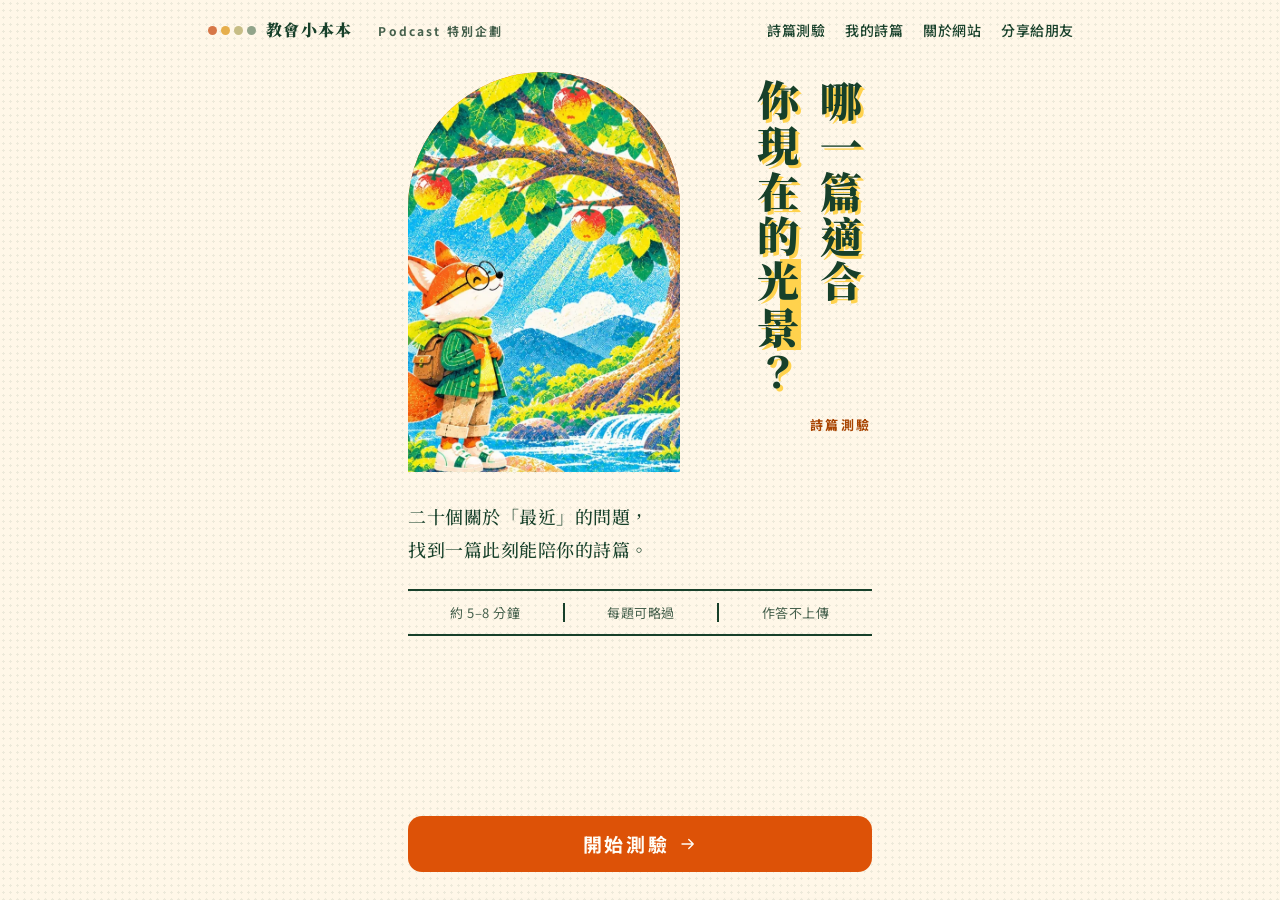
==== index.html @ e4482d36 "Add files via upload" ====
<!doctype html>
<html lang="zh-Hant-TW">
<head>
<meta charset="utf-8">
<meta name="viewport" content="width=device-width, initial-scale=1, viewport-fit=cover">
<title>你現在的光景，適合讀哪篇詩篇？｜教會小本本</title>
<meta name="description" content="回答心情小問題，探索你正在經歷的生命季節，找到適合現在的詩篇。">
<meta name="theme-color" content="#FFF7E8">
<!-- 網址列小圖示 -->
<link rel="icon" href="assets/favicon.svg" type="image/svg+xml">
<link rel="icon" href="assets/favicon-32.png" type="image/png" sizes="32x32">
<link rel="icon" href="favicon.ico" sizes="48x48">
<link rel="apple-touch-icon" href="assets/apple-touch-icon.png">
<!-- 社群分享預覽（LINE、Facebook、Threads、X）。網址要用完整網址，換網域時這裡要一起改 -->
<meta property="og:type" content="website">
<meta property="og:locale" content="zh_TW">
<meta property="og:site_name" content="教會小本本">
<meta property="og:url" content="https://gbookchurch.github.io/psalm-landscape/">
<meta property="og:title" content="哪一篇適合你現在的光景？｜教會小本本">
<meta property="og:description" content="回答心情小問題，探索你正在經歷的生命季節，找到適合現在的詩篇。">
<meta name="twitter:description" content="回答心情小問題，探索你正在經歷的生命季節，找到適合現在的詩篇。">
<meta property="og:image" content="https://gbookchurch.github.io/psalm-landscape/assets/og-image.jpg">
<meta property="og:image:width" content="1200">
<meta property="og:image:height" content="630">
<meta property="og:image:alt" content="教會小本本詩篇測驗：哪一篇適合你現在的光景？">
<meta name="twitter:card" content="summary_large_image">
<link rel="canonical" href="https://gbookchurch.github.io/psalm-landscape/">
<link rel="preconnect" href="https://fonts.googleapis.com">
<link rel="preconnect" href="https://fonts.gstatic.com" crossorigin>
<link href="https://fonts.googleapis.com/css2?family=Noto+Sans+TC:wght@400;500;700&family=Noto+Serif+TC:wght@500;700;900&display=swap" rel="stylesheet">
<!-- 每次更新網站時，把下面所有 ?v= 後面的版本號一起改掉（例如 0.18 改成 0.19），瀏覽器就會載入新版，不會用到快取的舊檔 -->
<link rel="stylesheet" href="css/style.css?v=0.44">
</head>
<body>
<a class="skip-link" href="#main">跳到主要內容</a>

<!-- 圖示 -->
<svg width="0" height="0" style="position:absolute" aria-hidden="true">
  <defs>
    <symbol id="i-check" viewBox="0 0 24 24"><path d="M5 12.5l4.2 4.2L19 7" fill="none" stroke="currentColor" stroke-width="2.4" stroke-linecap="round" stroke-linejoin="round"/></symbol>
    <symbol id="i-arrow-r" viewBox="0 0 24 24"><path d="M4 12h15M13 6l6 6-6 6" fill="none" stroke="currentColor" stroke-width="1.8" stroke-linecap="round" stroke-linejoin="round"/></symbol>
    <symbol id="i-chev-l" viewBox="0 0 24 24"><path d="M15 5l-7 7 7 7" fill="none" stroke="currentColor" stroke-width="1.8" stroke-linecap="round" stroke-linejoin="round"/></symbol>
    <symbol id="i-chev-d" viewBox="0 0 24 24"><path d="M6 9l6 6 6-6" fill="none" stroke="currentColor" stroke-width="1.8" stroke-linecap="round" stroke-linejoin="round"/></symbol>
    <symbol id="i-share" viewBox="0 0 24 24"><path d="M12 15V4M7.5 8.5L12 4l4.5 4.5M5 14v5h14v-5" fill="none" stroke="currentColor" stroke-width="1.8" stroke-linecap="round" stroke-linejoin="round"/></symbol>
    <symbol id="i-image" viewBox="0 0 24 24"><rect x="3.5" y="4.5" width="17" height="15" rx="2.5" fill="none" stroke="currentColor" stroke-width="1.8"/><circle cx="9" cy="10" r="1.8" fill="currentColor"/><path d="M4 17l5-4.5 3.5 3 3-2.5L20 17" fill="none" stroke="currentColor" stroke-width="1.8" stroke-linejoin="round"/></symbol>
    <symbol id="i-book" viewBox="0 0 24 24"><path d="M12 6.5C10 5 7 4.5 3.5 5v13c3.5-.5 6.5 0 8.5 1.5M12 6.5C14 5 17 4.5 20.5 5v13c-3.5-.5-6.5 0-8.5 1.5M12 6.5v13" fill="none" stroke="currentColor" stroke-width="1.8" stroke-linejoin="round"/></symbol>
    <symbol id="i-hand" viewBox="0 0 24 24"><path d="M9 11V5.5a1.5 1.5 0 013 0V11m0-1.5a1.5 1.5 0 013 0V12m0-1a1.5 1.5 0 013 0v4c0 3-2 5.5-5.5 5.5-2.2 0-3.6-.9-4.8-2.6L5 15.2a1.5 1.5 0 012.4-1.8L9 15" fill="none" stroke="currentColor" stroke-width="1.7" stroke-linecap="round" stroke-linejoin="round"/></symbol>
    <symbol id="i-bookmark" viewBox="0 0 24 24"><path d="M7 3.5h10a1 1 0 011 1v16l-6-4-6 4v-16a1 1 0 011-1z" fill="none" stroke="currentColor" stroke-width="1.8" stroke-linejoin="round"/></symbol>
    <symbol id="i-copy" viewBox="0 0 24 24"><rect x="8.5" y="8.5" width="11" height="12" rx="2" fill="none" stroke="currentColor" stroke-width="1.8"/><path d="M15.5 5.5v-1a1 1 0 00-1-1h-9a1 1 0 00-1 1v11a1 1 0 001 1h1" fill="none" stroke="currentColor" stroke-width="1.8" stroke-linecap="round"/></symbol>
    <symbol id="i-menu" viewBox="0 0 24 24"><path d="M4 8h16M4 16h16" fill="none" stroke="currentColor" stroke-width="1.8" stroke-linecap="round"/></symbol>
    <symbol id="i-close" viewBox="0 0 24 24"><path d="M6 6l12 12M18 6L6 18" fill="none" stroke="currentColor" stroke-width="1.8" stroke-linecap="round"/></symbol>
  </defs>
</svg>

<header class="topbar" id="topbar">
  <div class="topbar-inner">
    <a class="brand" href="#/" aria-label="教會小本本，回首頁"><span class="brand-dots" aria-hidden="true"><i></i><i></i><i></i><i></i></span><span class="brand-name">教會小本本</span></a>
    <span class="brand-tag">Podcast 特別企劃</span>
    <nav class="nav" id="nav" aria-label="主選單">
      <a href="#/">詩篇測驗</a>
      <a href="#/mine">我的詩篇</a>
      <a href="#/about">關於網站</a>
      <button type="button" class="nav-share" id="nav-share">分享給朋友</button>
    </nav>
    <button class="icon-btn menu-btn" id="menu-btn" type="button" aria-expanded="false" aria-controls="nav" aria-label="開啟選單"><svg aria-hidden="true"><use href="#i-menu"/></svg></button>
  </div>
</header>
<p class="toast" id="toast" role="status" aria-live="polite" hidden></p>
<div class="verse-bar" id="verse-bar" aria-hidden="true" role="toolbar" aria-label="這一節經文">
  <div class="verse-bar-inner">
    <p class="vb-ref" id="vb-ref"></p>
    <button class="icon-btn vb-close" id="vb-close" type="button" aria-label="取消選取"><svg aria-hidden="true"><use href="#i-close"/></svg></button>
    <div class="vb-actions">
      <button class="vb-btn vb-keep" id="vb-keep" type="button" aria-pressed="false"><svg class="ic" aria-hidden="true"><use href="#i-bookmark"/></svg><span>記住這節</span></button>
      <button class="vb-btn" id="vb-copy" type="button"><svg class="ic" aria-hidden="true"><use href="#i-copy"/></svg><span>複製</span></button>
      <button class="vb-btn" id="vb-share" type="button"><svg class="ic" aria-hidden="true"><use href="#i-image"/></svg><span>分享圖</span></button>
    </div>
  </div>
</div>

<main id="main" tabindex="-1">

  <!-- 首頁 -->
  <section id="view-home" class="view view-home" data-view="home" hidden>
    <div class="wrap home">
      <div class="home-hero">
        <div class="home-arch" id="home-arch">
          <img src="assets/home-arch/arch-001.webp" alt="詩篇插畫風景：溪水旁的大樹、山城、青草地、海與星夜" width="600" height="1000" fetchpriority="high">
          <img class="home-arch-next" id="home-arch-next" alt="" aria-hidden="true" decoding="async">
        </div>
        <div class="home-side">
          <h1 class="home-title">哪一篇適合<br>你現在的<mark>光景</mark>？</h1>
          <p class="eyebrow">詩篇測驗</p>
        </div>
      </div>
      <p class="home-lead">二十個關於「最近」的問題，<br>找到一篇此刻能陪你的詩篇。</p>
      <ul class="home-meta" id="home-meta"></ul>
      <div class="home-cta">
        <button class="btn btn-primary btn-block" id="btn-start" type="button"><span id="start-label">開始測驗</span><svg class="ic" aria-hidden="true"><use href="#i-arrow-r"/></svg></button>
        <button class="btn-link" id="btn-resume" type="button" hidden></button>
        <a class="btn-link" id="home-mine" href="#/mine" hidden></a>
      </div>
    </div>
  </section>

  <!-- 答題 -->
  <section id="view-quiz" class="view view-quiz" data-view="quiz" hidden>
    <div class="wrap quiz">
      <div class="quiz-top">
        <a class="icon-btn" href="#/" aria-label="回首頁（作答會保留）"><svg aria-hidden="true"><use href="#i-close"/></svg></a>
        <div class="progress" role="progressbar" aria-label="作答進度" aria-valuemin="0" aria-valuemax="20" id="progress"></div>
        <p class="quiz-count"><span class="sr-only" id="quiz-sr" aria-live="polite"></span><span class="num" id="quiz-num" aria-hidden="true"></span><span class="of" id="quiz-of" aria-hidden="true"></span></p>
      </div>
      <figure class="quiz-art" id="quiz-art" aria-hidden="true" hidden><img id="quiz-art-img" alt="" decoding="async"></figure>
      <p class="quiz-meta"><span class="eyebrow quiz-topic" id="quiz-topic"></span><span class="quiz-cheer" id="quiz-cheer"></span></p>
      <h1 class="q-text" id="q-text" tabindex="-1"></h1>
      <div class="options" id="options" role="radiogroup" aria-labelledby="q-text"></div>
      <button class="btn-link btn-skip" id="btn-skip" type="button"></button>
      <div class="quiz-nav">
        <button class="btn-plain" id="btn-prev" type="button"><svg class="ic" aria-hidden="true"><use href="#i-chev-l"/></svg>上一題</button>
        <button class="btn btn-primary" id="btn-next" type="button"><span id="next-label">下一題</span><svg class="ic" aria-hidden="true"><use href="#i-arrow-r"/></svg></button>
      </div>
      <p class="fine kbd-hint">鍵盤：按數字鍵選擇（選了會直接到下一題），← 上一題，0 略過</p>
    </div>
  </section>

  <!-- 資訊不足 -->
  <section id="view-insufficient" class="view" data-view="insufficient" hidden>
    <div class="wrap page">
      <h1 class="page-title" tabindex="-1">還差一點資訊</h1>
      <p>目前回答到的面向少於五個，還不足以找出適合的詩篇。可以回去補答幾題，被略過的題目都還在。</p>
      <div class="btn-row">
        <button class="btn btn-primary" id="btn-back-fill" type="button">回去補答</button>
        <button class="btn-link" id="btn-restart-ins" type="button">重新開始</button>
      </div>
    </div>
  </section>

  <!-- 結果 -->
  <section id="view-result" class="view view-result" data-view="result" hidden>
    <div class="result" id="result-root"></div>
  </section>

  <!-- 經文閱讀 -->
  <section id="view-read" class="view" data-view="read" hidden>
    <div class="reader-bar">
      <div class="wrap reader-bar-inner">
        <button class="btn-plain" id="btn-read-back" type="button"><svg class="ic" aria-hidden="true"><use href="#i-chev-l"/></svg><span>返回結果</span></button>
        <div class="reader-tools" role="group" aria-label="閱讀設定">
          <button class="tool" id="font-dec" type="button" aria-label="縮小字級">A−</button>
          <button class="tool" id="font-inc" type="button" aria-label="放大字級">A＋</button>
          <button class="tool tool-sm" id="toggle-vnum" type="button" aria-pressed="true">節數</button>
        </div>
      </div>
    </div>
    <article class="wrap reader" id="reader"></article>
  </section>

  <!-- 我的詩篇 -->
  <section id="view-mine" class="view" data-view="mine" hidden>
    <div class="wrap page mine" id="mine-root"></div>
  </section>

  <!-- 關於 -->
  <section id="view-about" class="view" data-view="about" hidden>
    <div class="wrap page about">
      <h1 class="page-title" tabindex="-1">關於這個網站</h1>
      <p>這是《教會小本本》做的詩篇閱讀引導。你回答 20 道關於「最近」的問題，我們從八個面向整理你此刻的狀態，再從 150 篇詩篇裡，找出和你現在最接近的一篇。</p>
      <h2>八個面向</h2>
      <p id="about-dims"></p>
      <h2>你的作答去了哪裡</h2>
      <p>所有計算都在你的裝置上完成，作答不會傳到任何伺服器。分享圖也不會出現你的題目或選項。「我的詩篇」的紀錄也只存在你這台裝置的瀏覽器裡。</p>
      <p id="about-ga" hidden>我們用 Google Analytics 匿名統計網站的使用情形，例如有多少人做完測驗、各種光景和推薦詩篇出現的次數、分享功能有沒有人用。不會記錄你每一題的作答，也不會記錄你在「我的詩篇」裡的內容。Google Analytics 會使用 Cookie，你可以在瀏覽器的設定裡封鎖。</p>
      <h2>請記得</h2>
      <p data-copy="disclaimer"></p>
      <p class="fine">經文：《和合本》1919 年版（神版），詩篇。已超過著作權保護期，屬公有領域。</p>
      <div class="btn-row"><a class="btn btn-primary" href="#/">回到首頁</a></div>
    </div>
  </section>

</main>

<!-- 分享卡 -->
<div class="sheet" id="share-sheet" role="dialog" aria-modal="true" aria-labelledby="share-title" hidden>
  <div class="sheet-panel">
    <div class="sheet-head">
      <h2 id="share-title">製作分享圖</h2>
      <button class="btn-link" id="share-close" type="button">關閉</button>
    </div>
    <div class="seg" role="radiogroup" aria-label="樣式">
      <button type="button" role="radio" aria-checked="true" data-style="scene">風景版</button>
      <button type="button" role="radio" aria-checked="false" data-style="data">數據版</button>
    </div>
    <div class="seg" role="radiogroup" aria-label="比例">
      <button type="button" role="radio" aria-checked="true" data-ratio="story">限時動態 9:16</button>
      <button type="button" role="radio" aria-checked="false" data-ratio="post">貼文 4:5</button>
    </div>
    <p class="fine" id="share-note">分享圖只包含詩篇與光景，不會出現你的作答內容。</p>
    <p class="share-tip" id="share-tip"><svg class="ic" aria-hidden="true"><use href="#i-hand"/></svg><span>長按圖片，就能<b>儲存到相簿</b>或傳給朋友</span></p>
    <div class="share-preview" id="share-preview" aria-busy="true">
      <img id="share-img" alt="分享圖預覽" hidden>
      <p class="share-loading" id="share-loading">圖片製作中…</p>
      <canvas id="share-canvas" hidden></canvas>
    </div>
    <div class="btn-row">
      <button class="btn btn-primary" id="share-native" type="button" hidden><svg class="ic" aria-hidden="true"><use href="#i-share"/></svg>分享或儲存</button>
      <button class="btn btn-outline" id="share-save" type="button">下載圖片</button>
    </div>
    <button class="share-link" id="share-link" type="button" hidden>複製這篇詩篇的連結</button>
  </div>
</div>

<script src="data/config.js?v=0.44"></script>
<script src="data/copy.js?v=0.44"></script>
<script src="data/stage-content.js?v=0.44"></script>
<script src="data/sky.js?v=0.44"></script>
<script src="data/psalms.js?v=0.44"></script>
<script src="data/questions.js?v=0.44"></script>
<script src="data/images.js?v=0.44"></script>
<script src="data/illustration-notes.js?v=0.44"></script>
<script src="data/scripture.js?v=0.44" defer></script>
<script src="js/scoring.js?v=0.44"></script>
<script src="js/text.js?v=0.44"></script>
<script src="js/art.js?v=0.44"></script>
<script src="js/share.js?v=0.44"></script>
<script src="js/analytics.js?v=0.44"></script>
<script src="js/app.js?v=0.44"></script>
</body>
</html>
---- css/style.css ----
/*
 * 詩篇測驗：單一樣式檔（web-0.7 折衷版）。
 * 取代原本的 style.css + v06～v11.css。
 * 風格：米色紙底、深綠墨色、襯線標題、少量橘與黃，讓插畫當主角。
 */

:root{
  --paper:#FFF7E8;
  --paper-hi:#FFFDF7;
  --ink:#17402A;
  --soft:#45604C;
  --orange:#EB5A0C;        /* 大字、圖形用的橘 */
  --orange-btn:#DD5207;    /* 按鈕底，配米白字 */
  --orange-btn-h:#C74804;
  --orange-text:#A84300;   /* 小字用的橘，確保對比 */
  --yellow:#FFD24D;
  --yellow-soft:#FFE9A8;
  --line:#E3CFA6;
  --line-2:#C9B594;
  --track:#DCC9A6;
  --green-soft:#DDEFC9;
  --serif:'Noto Serif TC','Noto Serif CJK TC','Songti TC','PMingLiU',serif;
  --sans:'Noto Sans TC','Noto Sans CJK TC','PingFang TC','Microsoft JhengHei',sans-serif;
  --pad:28px;
  /* 圓角系統（web-0.22）：大 24 面板／區塊底、中 18 卡片、小 14 按鈕與圖片、極小 10 卡片內的小元件。圓點與裝飾形狀維持原樣 */
  --r-lg:24px;
  --r-md:18px;
  --r-sm:14px;
  --r-xs:10px;
  --maxw:520px;
  --read-size:19px;
}

*,*::before,*::after{box-sizing:border-box}
html{-webkit-text-size-adjust:100%;text-size-adjust:100%}
body{
  margin:0;min-height:100vh;min-height:100dvh;
  background-color:var(--paper);
  background-image:radial-gradient(rgba(23,64,42,.08) 1px,transparent 1.4px);
  background-size:7px 7px;
  color:var(--ink);font-family:var(--sans);font-size:17px;line-height:1.75;letter-spacing:.03em;
  -webkit-font-smoothing:antialiased;
}
img{max-width:100%}
button{font:inherit;color:inherit;letter-spacing:inherit;cursor:pointer}
button:disabled{cursor:default}
a{color:var(--orange-text)}
a:hover{color:#7A3000}
p{margin:0 0 1em}
h1,h2,h3{margin:0;font-family:var(--serif);font-weight:900;line-height:1.4}
h1:focus,h2:focus{outline:none}
:focus-visible{outline:3px solid var(--orange);outline-offset:3px;border-radius:4px}
[hidden]{display:none!important}
.sr-only{position:absolute;width:1px;height:1px;margin:-1px;padding:0;overflow:hidden;clip:rect(0 0 0 0);white-space:nowrap;border:0}
.skip-link{position:absolute;left:12px;top:-60px;z-index:50;background:var(--ink);color:var(--paper);padding:10px 16px;border-radius:8px;text-decoration:none}
.skip-link:focus{top:12px;color:var(--paper)}

.wrap{width:100%;max-width:var(--maxw);margin:0 auto;padding-left:var(--pad);padding-right:var(--pad)}
.fine{font-size:13px;line-height:1.8;color:var(--soft)}
.eyebrow{display:block;margin:0;font-size:13px;font-weight:700;letter-spacing:.2em;color:var(--orange-text)}
.ic{width:18px;height:18px;flex:0 0 auto}

/* ---------- 按鈕 ---------- */
.btn{display:inline-flex;align-items:center;justify-content:center;gap:10px;min-height:52px;padding:0 28px;border-radius:var(--r-sm);border:0;background:none;font-size:17px;font-weight:700;letter-spacing:.1em;text-decoration:none;line-height:1.3}
.btn-primary{background:var(--orange-btn);color:var(--paper-hi)}
.btn-primary:hover{background:var(--orange-btn-h);color:var(--paper-hi)}
.btn-outline{border:1.5px solid var(--line-2);background:var(--paper-hi);color:var(--ink)}
.btn-outline:hover{border-color:var(--ink)}
.btn-block{width:100%;min-height:56px;font-size:19px;letter-spacing:.14em}
.btn-link{display:inline-flex;align-items:center;gap:8px;min-height:44px;padding:0 4px;border:0;background:none;color:var(--ink);font-size:15px;font-weight:500;text-decoration:underline;text-underline-offset:6px;text-decoration-color:var(--line-2)}
.btn-link:hover{text-decoration-color:var(--ink)}
.btn-plain{display:inline-flex;align-items:center;gap:6px;min-height:48px;padding:0 10px;border:0;background:none;color:var(--ink);font-size:15px;font-weight:500}
.btn-plain:disabled{visibility:hidden}
.icon-btn{display:inline-flex;align-items:center;justify-content:center;width:44px;height:44px;border:0;background:none;color:var(--ink);padding:0;border-radius:50%}
.icon-btn svg{width:22px;height:22px}
.btn-row{display:flex;flex-wrap:wrap;align-items:center;gap:14px 20px;margin-top:28px}

/* ---------- 頁首 ---------- */
.topbar{position:relative;z-index:20}
.topbar-inner{max-width:var(--maxw);margin:0 auto;height:60px;padding:0 calc(var(--pad) - 12px) 0 var(--pad);display:flex;align-items:center;gap:12px}
.brand{display:inline-flex;align-items:center;gap:10px;color:var(--ink);text-decoration:none;min-height:44px}
.brand:hover{color:var(--ink)}
.brand-dots{display:inline-flex;gap:4px}
.brand-dots i{width:9px;height:9px;border-radius:50%;background:#D77747}
.brand-dots i:nth-child(2){background:#E6AE4B}
.brand-dots i:nth-child(3){background:#C7BD85}
.brand-dots i:nth-child(4){background:#91A48A}
.brand-name{font-family:var(--serif);font-size:16px;font-weight:900;letter-spacing:.08em;white-space:nowrap}
.brand-tag{margin-left:auto;font-size:12px;font-weight:700;letter-spacing:.18em;color:var(--soft);white-space:nowrap}
.menu-btn{flex:0 0 auto}
.nav{position:absolute;right:calc(var(--pad) - 8px);top:56px;display:none;flex-direction:column;min-width:190px;padding:8px;background:var(--paper-hi);border:1px solid var(--line);border-radius:var(--r-md);box-shadow:0 12px 32px rgba(23,64,42,.12)}
.nav.open{display:flex}
.nav a,.nav button{display:flex;align-items:center;min-height:46px;padding:0 14px;border:0;background:none;border-radius:var(--r-xs);color:var(--ink);font-size:15px;font-weight:500;text-decoration:none;text-align:left}
.nav a:hover,.nav button:hover{background:var(--yellow-soft);color:var(--ink)}
@media (max-width:379px){.brand-tag{display:none}.menu-btn{margin-left:auto}}
body[data-view="quiz"] .topbar{display:none}

.toast{position:fixed;left:50%;bottom:28px;transform:translateX(-50%);z-index:60;margin:0;max-width:calc(100% - 40px);padding:12px 20px;border-radius:var(--r-sm);background:var(--ink);color:var(--paper);font-size:14px;text-align:center}

/* ---------- 首頁 ---------- */
.home{display:flex;flex-direction:column;min-height:calc(100vh - 60px);min-height:calc(100dvh - 60px);padding-top:12px;padding-bottom:calc(28px + env(safe-area-inset-bottom))}
.home-hero{display:flex;align-items:flex-start;justify-content:space-between;gap:18px}
.home-arch{flex:0 0 58.7%;aspect-ratio:196/400;max-height:max(260px,calc(100vh - 420px));max-height:max(260px,calc(100dvh - 420px));border-radius:999px 999px 0 0;overflow:hidden;background:var(--orange)}
@media (min-width:560px){.home-arch{aspect-ratio:auto;height:min(400px,max(260px,calc(100vh - 420px)))}}
.home-arch img{display:block;width:100%;height:100%;object-fit:cover;object-position:center 40%}
.home-side{flex:1 1 0;min-width:0;display:flex;flex-direction:column;align-items:flex-end;gap:18px;padding-top:6px}
.home-title{writing-mode:vertical-rl;font-size:clamp(30px,10.2vw,42px);line-height:1.5;letter-spacing:.08em;text-shadow:3px 3px 0 var(--yellow)}
.home-title mark{color:inherit;background:linear-gradient(to left,transparent 12%,var(--yellow) 12%,var(--yellow) 46%,transparent 46%)}
.home-lead{margin:28px 0 0;font-family:var(--serif);font-size:18px;font-weight:500;line-height:1.85}
.home-meta{list-style:none;margin:22px 0 0;padding:12px 0;display:grid;grid-template-columns:repeat(3,minmax(0,1fr));border-top:2px solid var(--ink);border-bottom:2px solid var(--ink);font-size:13px;line-height:1.5;color:var(--soft);text-align:center}
.home-meta li+li{border-left:2px solid var(--ink)}
.home-cta{margin-top:auto;padding-top:28px;display:flex;flex-direction:column;align-items:center;gap:4px}

/* ---------- 答題 ---------- */
.view-quiz{position:relative;overflow:hidden;min-height:100vh;min-height:100dvh}
.view-quiz:not([hidden]){display:flex;flex-direction:column}
.quiz-deco{position:absolute;inset:0 0 auto 0;max-width:var(--maxw);height:220px;margin:0 auto;pointer-events:none;overflow:hidden}
.quiz-deco i{position:absolute;display:block}
.quiz-deco i:nth-child(1){right:-70px;top:-70px;width:230px;height:230px;border-radius:50%;background:var(--yellow)}
.quiz-deco i:nth-child(2){right:-36px;top:50px;width:136px;height:136px;border-radius:50%;background:var(--orange);mix-blend-mode:multiply}
.quiz-deco i:nth-child(3){right:-60px;top:134px;width:210px;height:86px;border-radius:110px 110px 0 0;background:#8CC263;mix-blend-mode:multiply;transform:rotate(-8deg)}
.quiz{position:relative;flex:1 1 auto;display:flex;flex-direction:column;padding-bottom:calc(22px + env(safe-area-inset-bottom))}
.quiz-top{height:48px;display:flex;align-items:flex-end;margin-left:-12px}
.quiz-count{display:flex;align-items:baseline;gap:8px;margin:14px 0 0;font-family:var(--serif)}
.quiz-count .num{font-size:56px;line-height:1;font-weight:900;letter-spacing:0}
.quiz-count .of{font-size:15px;font-weight:500;color:var(--soft)}
.progress{display:flex;gap:4px;width:200px;max-width:60%;margin-top:14px}
.progress i{flex:1 1 0;height:5px;border-radius:1px;background:var(--track)}
.progress i.on{background:var(--ink)}
.quiz-cheer{margin:10px 0 0;min-height:1.6em;max-width:62%;font-size:13px;line-height:1.6;color:var(--soft)}
.quiz-topic{margin-top:26px}
.q-text{margin:14px 0 0;font-size:clamp(24px,7.2vw,28px);line-height:1.55;letter-spacing:.04em}
.options{display:flex;flex-direction:column;margin:22px calc(var(--pad) * -1) 0;border-top:2px solid var(--line)}
.opt{display:flex;align-items:center;gap:16px;width:100%;min-height:58px;padding:10px var(--pad);border:0;border-bottom:2px solid var(--line);background:none;color:var(--ink);font-size:17px;line-height:1.5;text-align:left}
.opt:hover{background:rgba(255,233,168,.45)}
.opt-n{flex:0 0 20px;font-family:var(--serif);font-size:15px;font-weight:700;color:var(--orange-text)}
.opt-t{flex:1 1 0}
.opt-check{flex:0 0 20px;width:20px;height:20px;color:#2F6B2B;opacity:0}
.opt[aria-checked="true"]{background:var(--yellow-soft);font-weight:700}
.opt[aria-checked="true"] .opt-check{opacity:1}
.opt:focus-visible{outline-offset:-3px;border-radius:0}
.btn-skip{align-self:flex-start;margin:10px 0 0 -4px;font-size:14px;color:var(--soft)}
.btn-skip[aria-pressed="true"]{color:var(--ink);font-weight:700;text-decoration-color:var(--ink)}
.quiz-nav{margin-top:auto;padding-top:16px;display:flex;align-items:center;justify-content:space-between;margin-left:-10px}
.kbd-hint{display:none;margin:14px 0 0;text-align:center}
@media (hover:hover) and (pointer:fine){.kbd-hint{display:block}}

/* ---------- 一般內頁（關於、資訊不足） ---------- */
.page{padding-top:36px;padding-bottom:72px}
.page-title{font-size:30px;letter-spacing:.06em;padding-bottom:14px;margin-bottom:22px;border-bottom:3px solid var(--ink)}
.about h2{font-size:20px;margin:30px 0 8px}

/* ---------- 結果 ---------- */
.result{max-width:var(--maxw);margin:0 auto;padding-bottom:0}
.r-sec{padding:0 var(--pad)}
.r-hero{display:flex;justify-content:space-between;gap:16px;padding:22px var(--pad) 0}
.r-hero-text{flex:1 1 0;min-width:0;display:flex;flex-direction:column;justify-content:space-between;gap:24px}
.r-kicker{font-size:13px;font-weight:700;letter-spacing:.2em;margin:0}
.r-line{margin:0;font-family:var(--serif);font-size:clamp(16px,4.6vw,18px);font-weight:700;line-height:1.85;letter-spacing:0}
.tags{list-style:none;margin:14px 0 0;padding:0;display:flex;flex-direction:column;gap:4px;font-size:14px;line-height:1.6;color:var(--soft)}
.r-stage.long{font-size:clamp(84px,27vw,112px)}
.r-stage{flex:0 0 auto;writing-mode:vertical-rl;font-size:clamp(96px,32vw,128px);max-height:440px;line-height:1;letter-spacing:.06em;background:linear-gradient(to left,transparent 8%,var(--yellow) 8%,var(--yellow) 36%,transparent 36%)}
.note{margin:22px var(--pad) 0;padding:14px 16px;border-radius:var(--r-md);background:var(--yellow-soft);font-size:14px;line-height:1.7}
.note .btn-link{min-height:0;padding:0;font-size:14px;font-weight:700}

.illus{margin:14px auto 0;width:min(100%,400px);padding:0 12px}
.illus img{display:block;width:100%;height:auto;aspect-ratio:1/1;object-fit:contain;mix-blend-mode:multiply;-webkit-mask-image:radial-gradient(ellipse 50% 50% at 50% 50%,#000 76%,transparent 100%);mask-image:radial-gradient(ellipse 50% 50% at 50% 50%,#000 76%,transparent 100%)}
.illus.placeholder img{aspect-ratio:780/500;opacity:.9}
.illus-note{margin:6px 0 0;text-align:center}

.art-drawer{max-width:400px;margin:6px auto 0;padding:0 var(--pad)}
.art-drawer>summary{display:flex;flex-direction:column;align-items:center;gap:2px;min-height:48px;padding:8px 0;list-style:none;cursor:pointer;text-align:center}
.art-drawer>summary::-webkit-details-marker{display:none}
.art-drawer .art-k{display:inline-flex;align-items:center;gap:6px;font-size:13px;font-weight:700;letter-spacing:.12em;color:var(--orange-text)}
.art-drawer .art-k::after{content:"";width:7px;height:7px;margin-top:-4px;border-right:1.6px solid currentColor;border-bottom:1.6px solid currentColor;transform:rotate(45deg)}
.art-drawer[open] .art-k::after{margin-top:3px;transform:rotate(-135deg)}
.art-drawer .art-t{font-family:var(--serif);font-size:15px;font-weight:700;color:var(--ink)}
.art-drawer>p{margin:6px 0 4px;padding:16px 18px;border-radius:var(--r-md);background:var(--paper-hi);border:1px solid var(--line);font-family:var(--serif);font-size:15px;font-weight:500;line-height:1.9;color:var(--soft);text-align:left;text-wrap:pretty}
.reader .art-drawer{padding:0;margin-top:2px;margin-bottom:6px}
.psalm{padding:8px var(--pad) 0;display:flex;flex-direction:column;align-items:center;text-align:center}
.psalm-label{margin:0;font-size:13px;font-weight:700;letter-spacing:.2em;color:var(--soft)}
.psalm-num{margin-top:14px;display:flex;align-items:baseline;justify-content:center;gap:10px;font-size:20px}
.psalm-num .n{font-size:120px;line-height:.95;color:var(--orange);letter-spacing:0}
.psalm-num .n.n3{font-size:100px}
.psalm-verse{text-wrap:balance;margin:20px 0 0;font-family:var(--serif);font-size:24px;font-weight:700;line-height:1.75}
.psalm-ref{display:block;margin-top:8px;font-family:var(--sans);font-size:13px;font-weight:500;letter-spacing:.12em;color:var(--soft)}
.psalm-rule{width:1px;height:28px;margin:18px 0 14px;background:var(--line-2)}
.psalm-title{margin:0;font-family:var(--serif);font-size:17px;font-weight:500;line-height:1.7;color:var(--soft)}

.r-cta{margin-top:34px;padding:0 var(--pad);display:flex;flex-direction:column;align-items:center;gap:6px}

.journey{margin-top:52px;padding:0 var(--pad)}
.journey-title{margin:0 0 18px;font-size:13px;font-weight:700;letter-spacing:.2em;color:var(--soft);text-align:center}
.journey-track{position:relative}
.journey-track::before{content:"";position:absolute;left:5.5%;right:5.5%;top:9px;height:1px;background:var(--line-2)}
.journey ol{position:relative;list-style:none;margin:0;padding:0;display:grid;grid-template-columns:repeat(9,minmax(0,1fr))}
.journey li{display:flex;flex-direction:column;align-items:center;gap:10px;font-size:12px;color:var(--soft);white-space:nowrap}
.journey li::before{content:"";width:7px;height:7px;margin:6px 0;border-radius:50%;background:#B8A17C;box-shadow:0 0 0 4px var(--paper)}
.journey li.on{font-family:var(--serif);font-size:13px;font-weight:900;color:var(--ink)}
.journey li.on::before{width:19px;height:19px;margin:0;background:var(--orange);box-shadow:0 0 0 5px var(--paper)}

.r-block{margin-top:60px;padding:0 var(--pad)}
.r-head{display:flex;align-items:baseline;gap:12px;padding-bottom:14px;border-bottom:3px solid var(--ink)}
.r-head .no{font-family:var(--serif);font-size:15px;font-weight:700;color:var(--orange-text)}
.r-head h2{font-size:22px;letter-spacing:.06em}
.r-body{margin:18px 0 0;font-size:17px;line-height:2.05}

.why-intro{margin:16px 0 0;font-size:14px;line-height:1.8;color:var(--soft)}
.dimrow{padding:20px 0;border-bottom:2px solid var(--line)}
.dim-label{margin:0;font-size:12px;font-weight:700;letter-spacing:.2em;color:var(--orange-text)}
.dim-say{margin:8px 0 0;font-size:17px;font-weight:700;line-height:1.6}
.bar{position:relative;height:18px;margin:14px 9px 0}
.bar::before{content:"";position:absolute;left:-9px;right:-9px;top:8px;height:2px;background:var(--track)}
.bar .tick{position:absolute;left:50%;top:4px;width:2px;height:10px;margin-left:-1px;background:var(--track)}
.bar .ring{position:absolute;top:0;width:18px;height:18px;margin-left:-9px;border-radius:50%;border:3px solid var(--orange);background:var(--paper)}
.bar .dot{position:absolute;top:3px;width:12px;height:12px;margin-left:-6px;border-radius:50%;background:var(--ink)}
.bar-ends{display:flex;justify-content:space-between;margin-top:8px;font-size:12px;letter-spacing:.12em;color:var(--soft)}
.why-foot{display:flex;align-items:center;justify-content:space-between;gap:12px;padding-top:14px}
.legend{list-style:none;margin:0;padding:0;display:flex;align-items:center;gap:16px;font-size:13px;color:var(--soft)}
.legend li{display:flex;align-items:center;gap:6px}
.legend .k-dot{width:10px;height:10px;border-radius:50%;background:var(--ink)}
.legend .k-ring{width:12px;height:12px;border-radius:50%;border:2.5px solid var(--orange)}
details.more{margin-top:6px}
details.more>summary{display:flex;align-items:center;justify-content:space-between;gap:8px;min-height:48px;list-style:none;cursor:pointer;font-size:15px;font-weight:500;border-bottom:1px solid var(--line)}
details.more>summary::-webkit-details-marker{display:none}
details.more>summary::after{content:"";width:9px;height:9px;margin-right:4px;border-right:1.8px solid currentColor;border-bottom:1.8px solid currentColor;transform:rotate(45deg) translate(-2px,-2px);flex:0 0 auto}
details.more[open]>summary::after{transform:rotate(-135deg) translate(-2px,-2px)}
.dimrow.compact{padding:14px 0;border-bottom-width:1px}
.dimrow.compact .dim-head{display:flex;align-items:baseline;justify-content:space-between;gap:12px}
.dimrow.compact .dim-val{font-size:12px;color:var(--soft);letter-spacing:.04em;white-space:nowrap}
.chart-note{margin:14px 0 0}

.near-list{list-style:none;margin:0;padding:0}
.near-list button{display:flex;align-items:center;gap:16px;width:100%;min-height:84px;padding:14px 0;border:0;border-bottom:2px solid var(--line);background:none;color:var(--ink);text-align:left}
.near-list button:hover .t{text-decoration:underline;text-underline-offset:5px;text-decoration-color:var(--line-2)}
.near-list .n{flex:0 0 68px;font-family:var(--serif);font-size:34px;line-height:1;font-weight:900;color:var(--orange);letter-spacing:0}
.near-list .t{flex:1 1 0;font-family:var(--serif);font-size:17px;font-weight:700;line-height:1.55}
.near-list .t small{display:block;margin-top:2px;font-family:var(--sans);font-size:12px;font-weight:500;letter-spacing:.12em;color:var(--soft)}
.near-list svg{flex:0 0 18px;width:18px;height:18px}

.support{margin-top:10px;font-size:15px}
.support ul{margin:0 0 12px;padding-left:1.2em}
.support a{font-weight:700}
.support.prominent{margin:34px var(--pad) 0;padding:22px 22px 10px;border-radius:var(--r-md);background:var(--paper-hi);border:2px solid var(--ink)}
.support.prominent h3{font-size:19px;margin-bottom:10px}
.r-end{margin-top:44px;padding:0 var(--pad) 52px;display:flex;flex-direction:column;gap:14px}
.r-end .fine{margin:0}
.end-actions{display:flex;flex-wrap:wrap;gap:4px 24px}

.podcast{position:relative;overflow:hidden;padding:48px var(--pad) calc(52px + env(safe-area-inset-bottom));background:var(--ink);color:var(--paper)}
.podcast::before{content:"";position:absolute;right:-60px;top:-60px;width:190px;height:190px;border-radius:50%;background:var(--orange)}
.podcast::after{content:"";position:absolute;right:44px;top:70px;width:70px;height:70px;border-radius:50%;background:var(--yellow)}
.podcast>*{position:relative}
.podcast .kicker{margin:0;font-size:13px;font-weight:700;letter-spacing:.2em;color:var(--yellow)}
.podcast h2{margin:18px 0 0;max-width:250px;font-size:26px;line-height:1.6}
.podcast .btn{margin-top:22px;min-height:48px;padding:0 24px;font-size:15px;background:var(--paper);color:var(--ink)}
.podcast .btn:hover{background:var(--yellow);color:var(--ink)}
.podcast :focus-visible{outline-color:var(--yellow)}

/* ---------- 我的詩篇 ---------- */
.mine .note{margin:0 0 18px}
.mine-count{display:flex;align-items:baseline;justify-content:space-between;gap:12px}
.mine-count h2{font-size:22px;letter-spacing:.06em}
.mine-count p{margin:0;font-family:var(--serif);font-size:16px;color:var(--soft)}
.mine-count b{font-size:34px;font-weight:900;color:var(--orange)}
.mine .fine{margin:8px 0 0}
.stamps{list-style:none;margin:18px 0 0;padding:0;display:grid;grid-template-columns:repeat(auto-fill,minmax(40px,1fr));gap:5px}
.stamps>li:not(.stamp){display:block}
.stamp{position:relative;display:flex;align-items:center;justify-content:center;aspect-ratio:1/1;border-radius:50%;border:1.5px dashed #D9C6A2;font-family:var(--serif);font-size:12px;color:#A8936F;overflow:hidden;text-decoration:none}
.stamp.got{border:0;background:var(--yellow-soft);color:var(--ink);font-size:14px;font-weight:900}
.stamp.got:hover{color:var(--ink);box-shadow:0 0 0 2px var(--orange)}
.stamp.got img{position:absolute;inset:0;width:100%;height:100%;object-fit:cover;mix-blend-mode:multiply}
.stamp.got.has-img span{position:absolute;left:50%;bottom:3px;transform:translateX(-50%);padding:0 4px;border-radius:6px;background:rgba(255,247,232,.92);font-size:11px;line-height:1.4}
.mine-list{padding:0;margin-top:48px}
.mine-list .day{margin:22px 0 4px;font-family:var(--sans);font-size:13px;font-weight:700;letter-spacing:.12em;color:var(--soft)}
.recs{list-style:none;margin:0;padding:0}
.recs li{display:flex;align-items:center;gap:4px;border-bottom:2px solid var(--line)}
.rec{flex:1 1 0;min-width:0;display:flex;align-items:center;gap:16px;min-height:72px;padding:12px 0;color:var(--ink);text-decoration:none}
.rec:hover{color:var(--ink)}
.rec:hover .t{text-decoration:underline;text-underline-offset:5px;text-decoration-color:var(--line-2)}
.rec .n{flex:0 0 58px;font-family:var(--serif);font-size:30px;line-height:1;font-weight:900;color:var(--orange);letter-spacing:0}
.rec .t{flex:1 1 0;min-width:0;font-family:var(--serif);font-size:16px;font-weight:700;line-height:1.55}
.rec .t small{display:block;margin-top:2px;font-family:var(--sans);font-size:12px;font-weight:500;letter-spacing:.06em;color:var(--soft)}
.rec-del{flex:0 0 44px;color:var(--soft)}
.recs li{flex-wrap:wrap}
.rec-art{flex:0 0 calc(100% - 74px);min-width:0;margin:-6px 0 12px 74px}
.rec-art>summary{display:flex;align-items:center;gap:10px;min-height:44px;list-style:none;cursor:pointer;font-size:13px;color:var(--soft)}
.rec-art>summary::-webkit-details-marker{display:none}
.rec-art>summary img{width:34px;height:34px;border-radius:50%;object-fit:cover;mix-blend-mode:multiply;flex:0 0 34px}
.rec-art>summary span{text-decoration:underline;text-underline-offset:4px;text-decoration-color:var(--line-2)}
.rec-art[open]>summary span{text-decoration:none;color:var(--ink);font-weight:700}
.rec-art>p{margin:4px 0 0;font-family:var(--serif);font-size:14px;line-height:1.85;color:var(--soft)}
.rec-del svg{width:18px;height:18px}
.mine-end{margin-top:30px;display:flex;flex-direction:column;align-items:flex-start;gap:8px}
.mine-end .btn-link{color:var(--soft)}
.saved-note{margin:6px 0 0;text-align:center}
.mine-end details.backup{align-self:stretch;margin-top:6px}
.backup-body{padding:12px 0 6px;display:flex;flex-direction:column;gap:8px}
.backup-body .btn-row{margin-top:2px}
.backup-body textarea{width:100%;min-height:76px;padding:10px 12px;border:1.5px solid var(--line-2);border-radius:var(--r-sm);background:var(--paper-hi);color:var(--ink);font:14px/1.5 ui-monospace,Menlo,Consolas,monospace;resize:vertical;word-break:break-all}
.backup-body textarea:focus-visible{outline:3px solid var(--orange);outline-offset:1px}
.btn-outline{min-height:46px;padding:0 20px;font-size:15px}

/* ---------- 經文閱讀 ---------- */
.reader-bar{position:sticky;top:0;z-index:5;background:rgba(255,247,232,.94);-webkit-backdrop-filter:blur(6px);backdrop-filter:blur(6px);border-bottom:1px solid var(--line)}
.reader-bar-inner{display:flex;align-items:center;justify-content:space-between;min-height:52px}
.reader-bar .btn-plain{margin-left:-10px}
.reader-tools{display:flex;gap:4px;margin-right:-8px}
.tool{min-width:46px;min-height:44px;border-radius:var(--r-xs);border:0;background:none;font-weight:700;font-size:18px}
.tool:hover{background:var(--yellow-soft)}
.tool:disabled{opacity:.35}
.tool-sm{font-size:14px;color:var(--soft)}
.tool[aria-pressed="false"]{color:var(--soft);text-decoration:line-through}
.reader{padding-top:8px;padding-bottom:72px;font-size:var(--read-size)}
.reader .illus{width:min(100%,340px)}
.reader h1{margin-top:6px;font-size:1.6em;letter-spacing:.08em;text-align:center}
.reader .sup{margin:10px 0 0;font-size:.8em;color:var(--soft);text-align:center}
.reader .read-dates{margin:14px 0 0;font-size:14px;line-height:1.8;color:var(--soft);text-align:center}
.reader .read-dates b{color:var(--ink);font-weight:700;white-space:nowrap}
.reader .anchor-note{margin:16px 0 0;font-size:14px;color:var(--soft);text-align:center}
.reader .anchor-note mark{background:var(--yellow-soft);color:inherit;padding:0 4px;border-radius:3px}
.verses{margin-top:24px;padding-top:22px;border-top:3px solid var(--ink);font-family:var(--serif);font-weight:500;line-height:2}
.verse{position:relative;margin:0 0 .4em;padding:.25em .5em .25em 2.4em;border-radius:var(--r-xs)}
.verse .vn{position:absolute;left:.3em;top:.75em;min-width:1.7em;font-family:var(--sans);font-size:.62em;font-weight:700;line-height:1;letter-spacing:0;color:var(--orange-text);text-align:right}
.verse .ln{display:block}
.verse.gap{margin-bottom:1.4em}
.verse.anchor{background:var(--yellow-soft)}
.no-vnum .verse{padding-left:.5em}
.no-vnum .verse .vn{display:none}
.footnotes{margin-top:30px;padding-top:12px;border-top:1px solid var(--line);font-size:14px;color:var(--soft)}
.footnotes p{margin:0 0 4px}
.source{margin-top:24px;font-size:13px;color:var(--soft)}

/* ---------- 分享圖面板 ---------- */
.sheet{position:fixed;inset:0;z-index:40;display:flex;align-items:flex-end;justify-content:center;background:rgba(23,64,42,.45)}
.sheet-panel{width:100%;max-width:560px;max-height:94vh;max-height:94dvh;overflow:auto;padding:20px var(--pad) calc(24px + env(safe-area-inset-bottom));background:var(--paper);border-radius:var(--r-lg) var(--r-lg) 0 0}
.sheet-head{display:flex;align-items:center;justify-content:space-between;margin-bottom:10px}
.sheet-head h2{font-size:20px;letter-spacing:.06em}
.seg{display:grid;grid-auto-flow:column;grid-auto-columns:1fr;gap:4px;margin-bottom:10px;padding:4px;border-radius:var(--r-sm);background:#F1E4C6}
.seg button{min-height:44px;border:0;border-radius:var(--r-xs);background:none;color:var(--soft);font-size:14px;font-weight:500}
.seg button[aria-checked="true"]{background:var(--paper-hi);color:var(--ink);font-weight:700;box-shadow:0 1px 4px rgba(23,64,42,.12)}
.share-preview{position:relative;display:flex;justify-content:center;align-items:center;margin:14px auto 0;min-height:200px}
/* 真正的 <img>：手機長按可以儲存；高度限制在畫面一半左右，下面的提示和按鈕才看得到 */
.share-preview img{display:block;width:auto;height:auto;max-width:100%;max-height:50vh;max-height:50dvh;border-radius:var(--r-sm);box-shadow:0 8px 28px rgba(23,64,42,.18);background:var(--paper);-webkit-touch-callout:default;-webkit-user-select:auto;user-select:auto}
.share-loading{margin:0;padding:80px 0;font-size:14px;color:var(--soft);letter-spacing:.08em}
.share-tip{display:flex;align-items:center;justify-content:center;gap:6px;margin:12px auto 0;padding:8px 14px;width:fit-content;max-width:100%;border-radius:var(--r-sm);background:#FFF0C2;font-size:13.5px;line-height:1.5;color:var(--ink);white-space:nowrap}
.share-tip .ic{flex:none;width:20px;height:20px;color:var(--orange-text)}
.share-tip b{font-weight:700}
.sheet .btn-row{margin-top:14px;justify-content:center;gap:10px}
.sheet .btn-row .btn{min-height:50px}
@media (min-width:640px){.sheet{align-items:center}.sheet-panel{border-radius:var(--r-lg)}}

/* ---------- 較寬的螢幕 ---------- */
@media (min-width:720px){
  .menu-btn{display:none}
  .nav{position:static;display:flex;flex-direction:row;min-width:0;padding:0;margin-left:8px;background:none;border:0;box-shadow:none}
  .nav a,.nav button{min-height:44px;padding:0 10px;font-size:14px}
  .brand-tag{margin-left:14px}
  .topbar-inner{max-width:920px}
  .nav{margin-left:auto}
}

@media (prefers-reduced-motion:no-preference){
  .btn,.opt,.btn-link{transition:background-color .15s,color .15s,border-color .15s}
}
@media print{
  .topbar,.reader-bar,.r-cta,.end-actions,.podcast,.quiz-deco,.r-sticky{display:none}
  .r-details{background:none;padding:0}
  body{background:#fff}
}

/* 螢幕比較矮的手機：首頁收緊一點，讓「開始測驗」留在第一屏 */
@media (max-height:700px){
  .home-title{font-size:clamp(28px,9vw,36px)}
  .home-lead{margin-top:20px;font-size:17px}
  .home-meta{margin-top:16px}
  .home-cta{padding-top:20px}
}

/* ── web-0.19 結果頁分區 ─────────────────────────────── */
.r-cta{margin-top:30px}
.cta-row{display:grid;grid-template-columns:1fr 1fr;gap:10px;width:100%;max-width:440px}
.cta-row .btn{min-height:56px;padding:0 10px;gap:8px;font-size:16px;letter-spacing:.04em;white-space:nowrap}
.cta-row .btn .ic{width:21px;height:21px}
.btn-ink{background:var(--ink);color:var(--paper-hi)}
.btn-ink:hover{background:#0F2E1E;color:var(--paper-hi)}
.r-cta .saved-note{margin-top:10px}

/* 下半部改成一整塊深一點的米色底，每一段各自是一張卡片 */
.r-details{margin-top:44px;padding:28px 16px 30px;background:#F3E4C4;border-radius:var(--r-lg) var(--r-lg) 0 0}
.r-details .journey,
.r-details .r-block{margin:0 0 14px;padding:24px 20px;background:var(--paper-hi);border-radius:var(--r-md);box-shadow:0 1px 2px rgba(23,64,42,.06)}
.r-details .journey{padding:20px 14px 22px}
.r-details .journey-title{margin-bottom:16px}
.r-details .journey li::before{box-shadow:0 0 0 4px var(--paper-hi)}
.r-details .journey li.on::before{box-shadow:0 0 0 5px var(--paper-hi)}
.r-details .r-head{align-items:center;gap:10px;padding-bottom:0;margin-bottom:6px;border-bottom:0}
.r-details .r-head .no{display:grid;place-items:center;flex:none;width:30px;height:30px;border-radius:50%;background:var(--orange-btn);color:var(--paper-hi);font-size:14px;line-height:1}
.r-details .r-head h2{font-size:20px}
.r-details .r-body{margin-top:12px}
/* 「這篇詩想對你說」是主要內容，用淡綠底和其他卡片區分 */
.r-details .r-say{background:#E6EDDA}
.r-details .r-say .r-body{font-family:var(--serif);font-size:17px;line-height:2}
.r-details .r-end{margin:22px 4px 0;padding:0}
.r-details .r-end .end-actions{margin-top:6px}

/* 底部浮出的分享按鈕 */
.r-sticky{position:fixed;left:0;right:0;bottom:0;z-index:30;display:flex;justify-content:center;padding:12px 16px calc(12px + env(safe-area-inset-bottom));background:linear-gradient(to top,rgba(255,247,232,.96) 60%,rgba(255,247,232,0));transform:translateY(110%);transition:transform .25s ease;pointer-events:none}
.r-sticky.on{transform:none;pointer-events:auto}
.r-sticky .btn{min-height:52px;padding:0 28px;gap:8px;box-shadow:0 6px 18px rgba(221,82,7,.28)}
.r-sticky .btn .ic{width:20px;height:20px}
@media (prefers-reduced-motion:reduce){.r-sticky{transition:none}}

/* web-0.20：插畫創作意義移到下半部，成為一張卡片 */
.r-details .r-art{padding:0;overflow:hidden}
.r-art summary{display:flex;align-items:center;gap:14px;min-height:76px;padding:14px 18px;list-style:none;cursor:pointer}
.r-art summary::-webkit-details-marker{display:none}
.r-art summary img{flex:0 0 56px;width:56px;height:56px;border-radius:50%;object-fit:cover;mix-blend-mode:multiply}
.r-art-text{display:flex;flex-direction:column;gap:2px;min-width:0;flex:1}
.r-art-text .k{font-size:12px;font-weight:700;letter-spacing:.14em;color:var(--orange-text)}
.r-art-text .t{font-family:var(--serif);font-size:18px;font-weight:700;color:var(--ink)}
.r-art .chev{flex:none;width:22px;height:22px;color:var(--soft);transition:transform .2s}
.r-art details[open] .chev{transform:rotate(180deg)}
.r-art details>p{margin:0;padding:0 20px 22px;font-family:var(--serif);font-size:16px;line-height:1.95;color:var(--soft);text-wrap:pretty}
.r-art details[open] summary{padding-bottom:10px}

/* web-0.22：結果頁經文節錄 2–3 節 */
.psalm-verse p{margin:0}
.psalm-verse p+p{margin-top:12px}
.psalm-verse.long{max-width:22em;font-size:19px;line-height:1.8}
.psalm-verse.long p+p{margin-top:10px}

/* web-0.23：光景卡片加上標題與說明 */
.r-details .journey-title{margin:0 0 18px;font-family:var(--serif);font-size:20px;font-weight:700;letter-spacing:.06em;color:var(--ink);text-align:left}
.r-details .journey{padding:24px 16px 22px}
.r-details .journey-title{padding:0 4px}
.journey-say{margin:20px 4px 0;padding-top:16px;border-top:2px solid var(--line);font-size:15px;line-height:1.9;color:var(--soft)}

/* web-0.25：答題頁精簡版頭。一列放關閉、進度、題號；插畫放大置中；小標與提示合成一行 */
.view-quiz .quiz-top{height:48px;display:flex;align-items:center;gap:12px;margin-left:-12px}
.view-quiz .progress{flex:1 1 auto;width:auto;max-width:none;margin:0;gap:3px}
.view-quiz .progress i{height:4px}
.view-quiz .quiz-count{flex:none;margin:0;gap:3px;font-family:var(--serif)}
.view-quiz .quiz-count .num{font-size:20px;font-weight:900;line-height:1}
.view-quiz .quiz-count .of{font-size:13px;font-weight:500}
.quiz-art{display:flex;align-items:center;justify-content:center;height:clamp(150px,27vh,250px);margin:6px 0 0;opacity:0;transform:translateY(6px);transition:opacity .35s ease,transform .35s ease}
.quiz-art[hidden]{display:none}
.quiz-art.in{opacity:1;transform:none}
.quiz-art img{display:block;max-width:100%;max-height:100%;width:auto;height:auto;mix-blend-mode:multiply}
.quiz-meta{display:flex;align-items:baseline;justify-content:space-between;gap:12px;margin:12px 0 0;min-height:20px}
.quiz-meta .quiz-topic{margin:0;white-space:nowrap}
.quiz-meta .quiz-cheer{margin:0;min-height:0;max-width:none;font-size:12.5px;line-height:1.4;color:var(--soft);text-align:right}
.view-quiz .q-text{margin-top:8px;font-size:clamp(22px,6.4vw,26px);line-height:1.5}
.view-quiz .options{margin-top:18px}
@media (prefers-reduced-motion:reduce){.quiz-art{transition:none;transform:none}}
/* 讓出空間給插畫：選項列稍微緊一點、間距縮小 */
.quiz-art{height:clamp(140px,21vh,210px);margin-top:2px}
.quiz-meta{margin-top:10px}
.view-quiz .q-text{margin-top:6px}
.view-quiz .options{margin-top:16px}
.view-quiz .opt{min-height:52px;padding-top:8px;padding-bottom:8px}
.view-quiz .btn-skip{margin-top:6px}
.quiz-art{height:clamp(150px,26vh,190px)}

/* web-0.26：光景卡片放完整光景說明（about），通用說明（say）改成小字 */
.journey-about{margin:20px 4px 0;padding-top:16px;border-top:2px solid var(--line);font-family:var(--serif);font-size:16.5px;line-height:1.95;color:var(--ink);text-wrap:pretty}
.journey-about+.journey-say{margin-top:12px;padding-top:0;border-top:0;font-size:14px}

.illus{width:min(100%,520px);margin-top:6px;padding:0 2px}
.opt-n{font-size:16px;text-align:center}

/* web-0.28：結果頁頂端改成置中直排的一小塊：小標、光景名稱、一句說明、心境標籤 */
.r-hero{display:flex;flex-direction:column;align-items:center;gap:0;padding:20px var(--pad) 0;text-align:center}
.r-hero .r-kicker{margin:0;font-size:12px;letter-spacing:.24em;color:var(--soft)}
.r-hero .r-stage{writing-mode:horizontal-tb;max-height:none;margin:6px 0 0;font-size:clamp(40px,11.5vw,48px);line-height:1.15;letter-spacing:.12em;background:none}
.r-hero .r-stage span{padding:0 .06em 0 .18em;background:linear-gradient(to top,transparent 8%,var(--yellow) 8%,var(--yellow) 40%,transparent 40%)}
.r-hero .r-line{margin:10px 0 0;font-family:var(--serif);font-size:15.5px;font-weight:700;line-height:1.7;color:var(--ink)}
.r-hero .r-line span{display:inline-block}
.r-hero .tags{display:block;margin:6px 0 0;padding:0;font-size:12.5px;line-height:1.6;color:var(--soft)}
.r-hero .tags li{display:inline}
.r-hero .tags li+li::before{content:"・";margin:0 .1em}
.illus{width:min(100%,520px);margin-top:4px;padding:0 2px}

/* web-0.29：拿掉小標；心境標籤恢復成膠囊，置中排列 */
.r-hero .r-stage{margin-top:0}
.r-hero .tags{display:flex;flex-wrap:wrap;justify-content:center;gap:6px;margin:10px 0 0}
.r-hero .tags li{display:block;padding:1px 10px;border-radius:var(--r-xs);background:#F3E4C4;color:var(--soft)}
.r-hero .tags li+li::before{content:none}
.r-hero .tags{flex-direction:row}

/* web-0.32：推薦理由改成兩句（處境＋詩篇的回應） */
.dim-say{font-size:16px;line-height:1.85;text-wrap:pretty}
.dim-say .dim-you{display:block;font-weight:700;color:var(--ink)}
.dim-say .dim-psalm{display:block;margin-top:4px;font-weight:400;color:var(--soft)}

/* web-0.33：今天想記住的一節經文 */
.seg[hidden]{display:none}
.reader .keep-hint{display:flex;align-items:center;justify-content:center;gap:6px;margin:14px 0 0;font-size:13px;color:var(--soft)}
.reader .keep-hint .ic{width:16px;height:16px;color:var(--orange-text)}
.verse{cursor:pointer;transition:background-color .15s,box-shadow .15s;-webkit-tap-highlight-color:transparent}
.verse:focus-visible{outline:3px solid var(--orange);outline-offset:2px}
.verse.sel{background:#FFF0C2;box-shadow:inset 0 0 0 2px var(--yellow)}
.verse.kept::after{content:"";position:absolute;left:-.15em;top:.55em;width:.5em;height:.7em;background:var(--orange-btn);clip-path:polygon(0 0,100% 0,100% 100%,50% 72%,0 100%)}
.reader.no-vnum .verse{padding-left:.9em}
.keep-card{margin:20px 0 0;padding:18px 20px 16px;border-radius:var(--r-md);background:var(--paper-hi);box-shadow:0 1px 2px rgba(23,64,42,.08);border-left:4px solid var(--orange-btn);text-align:left}
.keep-card .keep-k{display:flex;align-items:center;gap:6px;margin:0;font-size:12.5px;font-weight:700;letter-spacing:.12em;color:var(--orange-text)}
.keep-card .keep-k .ic{width:16px;height:16px}
.keep-card .keep-t{margin:8px 0 0;font-family:var(--serif);font-size:18px;font-weight:700;line-height:1.85;color:var(--ink)}
.keep-card .keep-r{margin:6px 0 0;font-size:13px;color:var(--soft)}
/* 選取經文後，底部浮出的工具列 */
.verse-bar{position:fixed;left:0;right:0;bottom:0;z-index:35;padding:0 12px calc(12px + env(safe-area-inset-bottom));transform:translateY(120%);transition:transform .22s ease;pointer-events:none}
.verse-bar.on{transform:none;pointer-events:auto}
.verse-bar-inner{position:relative;max-width:520px;margin:0 auto;padding:12px 12px 12px;border-radius:var(--r-lg);background:var(--ink);color:var(--paper-hi);box-shadow:0 10px 30px rgba(23,64,42,.3)}
.vb-ref{margin:0 44px 10px 6px;font-size:13px;font-weight:700;letter-spacing:.1em;color:#CFE0C8}
.vb-close{position:absolute;top:4px;right:4px;color:var(--paper-hi)}
.vb-actions{display:grid;grid-template-columns:repeat(3,1fr);gap:8px}
.vb-btn{display:flex;align-items:center;justify-content:center;gap:6px;min-height:48px;padding:0 6px;border:0;border-radius:var(--r-sm);background:rgba(255,253,247,.12);color:var(--paper-hi);font:700 15px/1 var(--sans);cursor:pointer}
.vb-btn .ic{width:19px;height:19px}
.vb-btn:hover{background:rgba(255,253,247,.2)}
.vb-keep{background:var(--orange-btn)}
.vb-keep:hover{background:#C94A06}
.vb-keep[aria-pressed="true"]{background:var(--yellow);color:var(--ink)}
@media (prefers-reduced-motion:reduce){.verse-bar{transition:none}}
/* 我的詩篇：那天記住的經文 */
.rec-keep{display:flex;gap:8px;min-width:0;margin:0 0 12px 74px;padding:10px 12px;border-radius:var(--r-sm);background:#FFF0C2;color:var(--ink);text-decoration:none;flex:0 0 calc(100% - 74px)}
.rec-keep .ic{flex:none;width:16px;height:16px;margin-top:4px;color:var(--orange-text)}
.rec-keep .kt{display:block;font-family:var(--serif);font-size:15px;font-weight:700;line-height:1.7}
.rec-keep .kr{display:block;margin-top:2px;font-size:12px;color:var(--soft)}
body:has(.verse-bar.on) .toast{bottom:calc(150px + env(safe-area-inset-bottom))}

/* web-0.34：九種光景三層文案。第二層描述、第三層「留給自己的問題」淡色區塊 */
.journey-reflect{margin:18px 0 2px;padding:16px 18px;border-radius:var(--r-sm);background:#E6EDDA}
.journey-reflect .k{margin:0;font-size:12.5px;font-weight:700;letter-spacing:.14em;color:#3D6B3A}
.journey-reflect .q{margin:6px 0 0;font-family:var(--serif);font-size:17px;font-weight:700;line-height:1.8;color:var(--ink);text-wrap:pretty}
.journey-reflect{background:#FBEFD6}
.journey-reflect .k{color:var(--orange-text)}

/* web-0.35：分享連結 */
.share-link{display:block;margin:12px auto 0;padding:6px 10px;border:0;background:none;color:var(--orange-text);font:700 14px/1.4 var(--sans);text-decoration:underline;text-underline-offset:4px;cursor:pointer}
.share-link[hidden]{display:none}
.shared-invite{margin:18px 0 6px;padding:18px 20px;border-radius:var(--r-md);background:#FFF0C2;text-align:center}
.shared-invite p{margin:0 0 12px;font-family:var(--serif);font-size:17px;font-weight:700;line-height:1.7;color:var(--ink)}
.shared-invite .btn{min-height:48px;padding:0 28px}

/* web-0.41：九種光景的天色（data/sky.js） */
.sky-chip{position:relative;display:inline-block;flex:none;width:20px;height:20px;border-radius:50%;overflow:hidden;vertical-align:middle;background:linear-gradient(to bottom,var(--c1),var(--c2));box-shadow:inset 0 0 0 1px rgba(23,64,42,.12)}
.sky-chip i{position:absolute;display:block;border-radius:50%}
.sky-chip .sun{left:50%;top:var(--y);width:40%;height:40%;transform:translate(-50%,-50%);background:var(--sun)}
.sky-chip.half .sun{width:48%;height:48%}
.sky-chip.half .haze{left:0;right:0;bottom:0;top:calc(var(--y) - 4%);border-radius:0;background:rgba(255,247,232,.55)}
.sky-chip.moon .sun{left:58%;width:32%;height:32%;box-shadow:0 0 6px var(--sun)}
.sky-chip.cloud .sun{left:42%}
.sky-chip.cloud .cloud{left:22%;top:calc(var(--y) + 6%);width:56%;height:20%;border-radius:99px;background:rgba(255,255,255,.88)}
.sky-chip.lg{width:40px;height:40px}
.sky-chip.xs{width:14px;height:14px;margin:-2px 5px 0 0}
#result-root{position:relative;isolation:isolate}
#result-root.has-sky::before{content:"";position:absolute;z-index:-1;left:0;right:0;top:-70px;height:min(980px,120vw + 520px);background:linear-gradient(to bottom,var(--sky-top) 0%,var(--sky-mid) 36%,rgba(255,247,232,0) 100%);pointer-events:none}
.r-stage-row{display:flex;align-items:center;justify-content:center;gap:12px}
.r-stage-row .r-stage{margin:0}
/* 結果頁軌道：九個點換成天空圓章 */
.journey-track.sky::before{top:10px}
.journey-track.sky li::before{content:none}
.journey-track.sky li .sky-chip{width:20px;height:20px;box-shadow:inset 0 0 0 1px rgba(23,64,42,.12),0 0 0 3px var(--paper-hi)}
.journey-track.sky li.on .sky-chip{width:30px;height:30px;margin:-5px 0;box-shadow:inset 0 0 0 1px rgba(23,64,42,.12),0 0 0 3px var(--paper-hi),0 0 0 5px var(--ink)}
.journey-track.sky li{gap:8px}

/* web-0.43：首頁拱門裡的風景自動變換光景（只換拱門裡的圖） */
.home-arch{position:relative}
.home-arch .home-arch-next{position:absolute;inset:0;opacity:0;transition:opacity 1.6s ease}
.home-arch .home-arch-next.on{opacity:1}
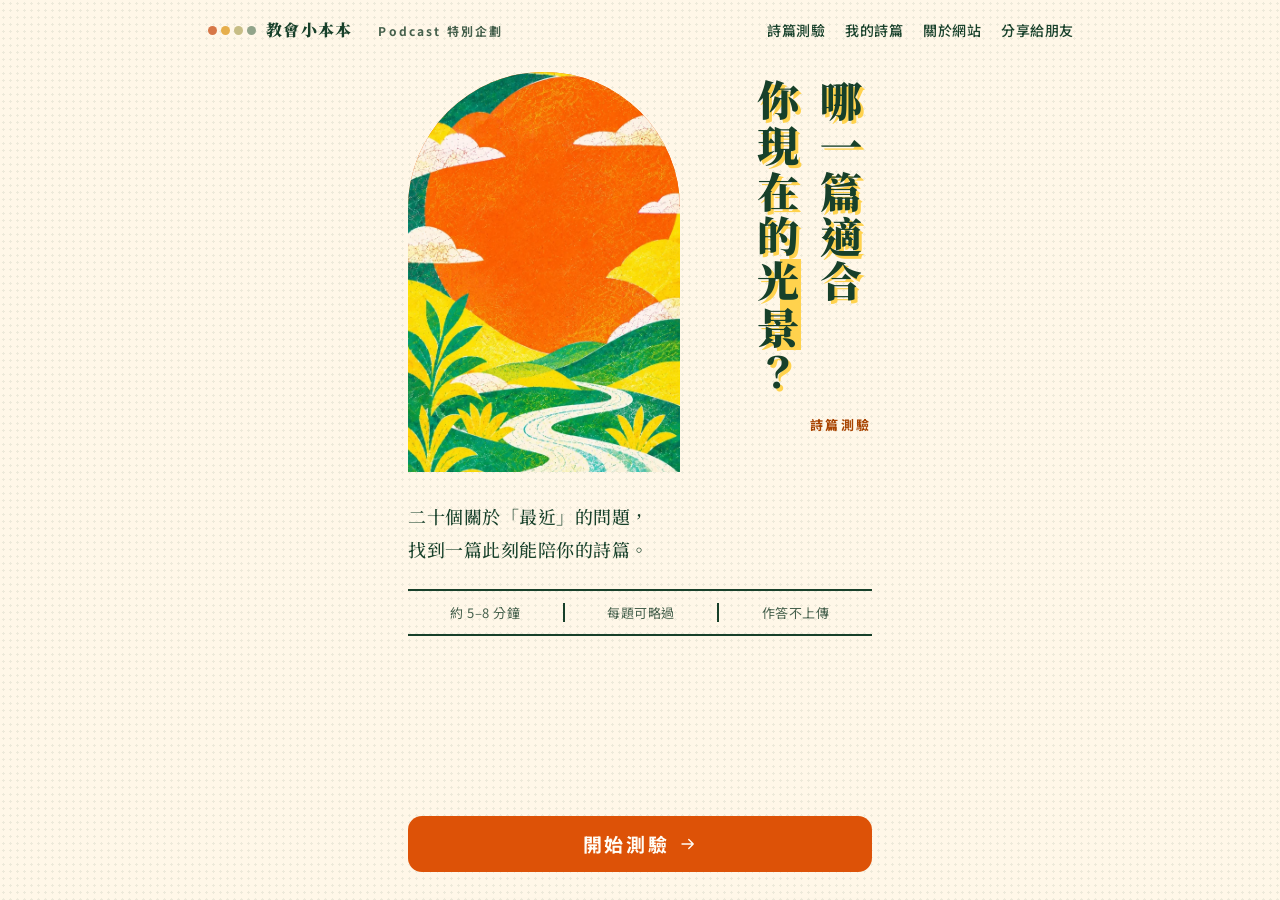
==== commit 56452d9a: "Add files via upload" ====
--- a/index.html
+++ b/index.html
@@ -29,7 +29,7 @@
 <link rel="preconnect" href="https://fonts.gstatic.com" crossorigin>
 <link href="https://fonts.googleapis.com/css2?family=Noto+Sans+TC:wght@400;500;700&family=Noto+Serif+TC:wght@500;700;900&display=swap" rel="stylesheet">
 <!-- 每次更新網站時，把下面所有 ?v= 後面的版本號一起改掉（例如 0.18 改成 0.19），瀏覽器就會載入新版，不會用到快取的舊檔 -->
-<link rel="stylesheet" href="css/style.css?v=0.44">
+<link rel="stylesheet" href="css/style.css?v=0.45">
 </head>
 <body>
 <a class="skip-link" href="#main">跳到主要內容</a>
@@ -85,8 +85,7 @@
     <div class="wrap home">
       <div class="home-hero">
         <div class="home-arch" id="home-arch">
-          <img src="assets/home-arch/arch-001.webp" alt="詩篇插畫風景：溪水旁的大樹、山城、青草地、海與星夜" width="600" height="1000" fetchpriority="high">
-          <img class="home-arch-next" id="home-arch-next" alt="" aria-hidden="true" decoding="async">
+          <img src="assets/home-risograph-clean.webp" alt="孔版印刷風景：橘色圓日、綠色山丘、蜿蜒的河流與葉片" width="600" height="1000" fetchpriority="high">
         </div>
         <div class="home-side">
           <h1 class="home-title">哪一篇適合<br>你現在的<mark>光景</mark>？</h1>
@@ -210,20 +209,20 @@
   </div>
 </div>
 
-<script src="data/config.js?v=0.44"></script>
-<script src="data/copy.js?v=0.44"></script>
-<script src="data/stage-content.js?v=0.44"></script>
-<script src="data/sky.js?v=0.44"></script>
-<script src="data/psalms.js?v=0.44"></script>
-<script src="data/questions.js?v=0.44"></script>
-<script src="data/images.js?v=0.44"></script>
-<script src="data/illustration-notes.js?v=0.44"></script>
-<script src="data/scripture.js?v=0.44" defer></script>
-<script src="js/scoring.js?v=0.44"></script>
-<script src="js/text.js?v=0.44"></script>
-<script src="js/art.js?v=0.44"></script>
-<script src="js/share.js?v=0.44"></script>
-<script src="js/analytics.js?v=0.44"></script>
-<script src="js/app.js?v=0.44"></script>
+<script src="data/config.js?v=0.45"></script>
+<script src="data/copy.js?v=0.45"></script>
+<script src="data/stage-content.js?v=0.45"></script>
+<script src="data/sky.js?v=0.45"></script>
+<script src="data/psalms.js?v=0.45"></script>
+<script src="data/questions.js?v=0.45"></script>
+<script src="data/images.js?v=0.45"></script>
+<script src="data/illustration-notes.js?v=0.45"></script>
+<script src="data/scripture.js?v=0.45" defer></script>
+<script src="js/scoring.js?v=0.45"></script>
+<script src="js/text.js?v=0.45"></script>
+<script src="js/art.js?v=0.45"></script>
+<script src="js/share.js?v=0.45"></script>
+<script src="js/analytics.js?v=0.45"></script>
+<script src="js/app.js?v=0.45"></script>
 </body>
 </html>
--- a/css/style.css
+++ b/css/style.css
@@ -565,6 +565,3 @@
 .journey-track.sky li{gap:8px}
 
 /* web-0.43：首頁拱門裡的風景自動變換光景（只換拱門裡的圖） */
-.home-arch{position:relative}
-.home-arch .home-arch-next{position:absolute;inset:0;opacity:0;transition:opacity 1.6s ease}
-.home-arch .home-arch-next.on{opacity:1}
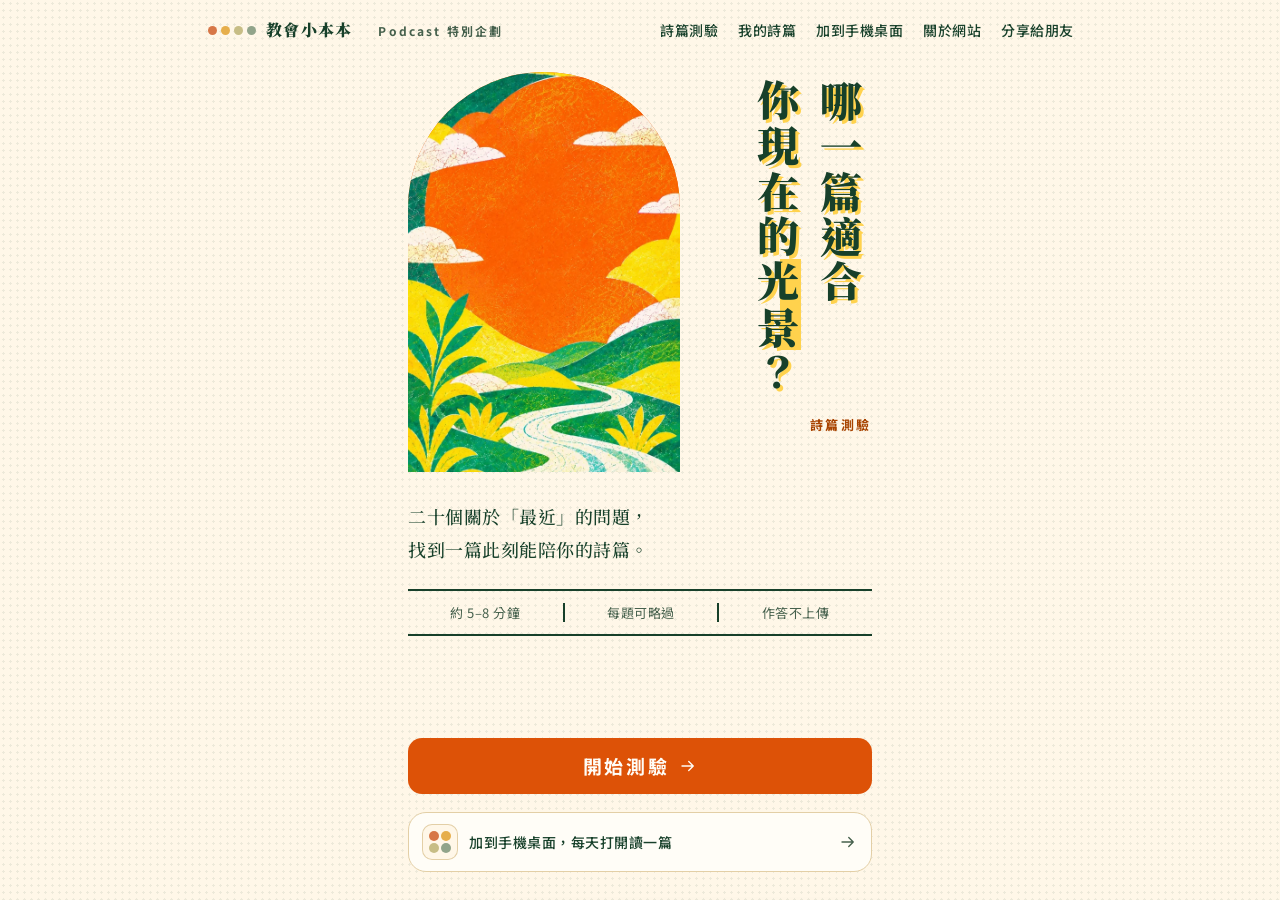
==== commit 37da82d0: "Add files via upload" ====
--- a/index.html
+++ b/index.html
@@ -11,6 +11,11 @@
 <link rel="icon" href="assets/favicon-32.png" type="image/png" sizes="32x32">
 <link rel="icon" href="favicon.ico" sizes="48x48">
 <link rel="apple-touch-icon" href="assets/apple-touch-icon.png">
+<link rel="manifest" href="manifest.webmanifest">
+<meta name="apple-mobile-web-app-capable" content="yes">
+<meta name="mobile-web-app-capable" content="yes">
+<meta name="apple-mobile-web-app-title" content="詩篇光景">
+<meta name="apple-mobile-web-app-status-bar-style" content="default">
 <!-- 社群分享預覽（LINE、Facebook、Threads、X）。網址要用完整網址，換網域時這裡要一起改 -->
 <meta property="og:type" content="website">
 <meta property="og:locale" content="zh_TW">
@@ -59,6 +64,7 @@
     <nav class="nav" id="nav" aria-label="主選單">
       <a href="#/">詩篇測驗</a>
       <a href="#/mine">我的詩篇</a>
+      <a href="#/app" class="nav-app">加到手機桌面</a>
       <a href="#/about">關於網站</a>
       <button type="button" class="nav-share" id="nav-share">分享給朋友</button>
     </nav>
@@ -99,6 +105,7 @@
         <button class="btn-link" id="btn-resume" type="button" hidden></button>
         <a class="btn-link" id="home-mine" href="#/mine" hidden></a>
       </div>
+      <a class="home-app" id="home-app" href="#/app"><span class="home-app-icon" aria-hidden="true"><i></i><i></i><i></i><i></i></span><span>加到手機桌面，每天打開讀一篇</span><svg class="ic" aria-hidden="true"><use href="#i-arrow-r"/></svg></a>
     </div>
   </section>
 
@@ -161,6 +168,27 @@
   </section>
 
   <!-- 關於 -->
+  <!-- 加到手機桌面 -->
+  <section id="view-app" class="view" data-view="app" hidden>
+    <div class="wrap page app-page">
+      <div class="app-hero">
+        <span class="app-icon" aria-hidden="true"><i></i><i></i><i></i><i></i></span>
+        <div>
+          <h1 class="page-title" tabindex="-1">加到手機桌面</h1>
+          <p class="app-sub">像一個小 App，點一下就打開。每天睡前、通勤、心裡亂的時候，都可以回來讀一篇。</p>
+        </div>
+      </div>
+      <div id="app-body"></div>
+      <h2>放到桌面之後</h2>
+      <ul class="app-perks">
+        <li>桌面上會出現「詩篇光景」的圖示，打開是全螢幕，沒有網址列。</li>
+        <li>不用下載、不用註冊，也不佔什麼空間。</li>
+        <li>網站有更新時，打開就是最新版。</li>
+      </ul>
+      <div class="btn-row"><a class="btn btn-primary" href="#/">回到首頁</a></div>
+    </div>
+  </section>
+
   <section id="view-about" class="view" data-view="about" hidden>
     <div class="wrap page about">
       <h1 class="page-title" tabindex="-1">關於這個網站</h1>
@@ -223,6 +251,7 @@
 <script src="js/art.js?v=0.45"></script>
 <script src="js/share.js?v=0.45"></script>
 <script src="js/analytics.js?v=0.45"></script>
+<script src="js/install.js?v=0.45"></script>
 <script src="js/app.js?v=0.45"></script>
 </body>
 </html>
--- a/css/style.css
+++ b/css/style.css
@@ -565,3 +565,37 @@
 .journey-track.sky li{gap:8px}
 
 /* web-0.43：首頁拱門裡的風景自動變換光景（只換拱門裡的圖） */
+
+/* web-0.45 加到手機桌面 */
+.home-app{display:flex;align-items:center;gap:12px;margin:18px 0 0;padding:12px 14px;border:1px solid var(--line);border-radius:var(--r-md);background:var(--paper-hi);color:var(--ink);font-size:14px;font-weight:500;line-height:1.5;text-decoration:none}
+.home-app>span:nth-child(2){flex:1}
+.home-app .ic{width:18px;height:18px;flex:none;color:var(--soft)}
+.home-app-icon,.app-icon{flex:none;display:grid;grid-template-columns:1fr 1fr;gap:2px;padding:6px;width:34px;height:34px;border-radius:9px;background:var(--paper);box-shadow:0 0 0 1px var(--line)}
+.home-app-icon i,.app-icon i{border-radius:50%;background:#D77747}
+.home-app-icon i:nth-child(2),.app-icon i:nth-child(2){background:#E6AE4B}
+.home-app-icon i:nth-child(3),.app-icon i:nth-child(3){background:#C7BD85}
+.home-app-icon i:nth-child(4),.app-icon i:nth-child(4){background:#91A48A}
+.app-hero{display:flex;gap:16px;align-items:flex-start;margin-bottom:8px}
+.app-icon{width:64px;height:64px;padding:10px;gap:4px;border-radius:16px;box-shadow:0 0 0 1px var(--line),0 6px 16px rgba(23,64,42,.10)}
+.app-hero .page-title{margin-top:0}
+.app-sub{margin:6px 0 0;color:var(--soft);font-size:15px;line-height:1.7}
+.app-tabs{margin:22px 0 6px}
+.app-steps{list-style:none;margin:14px 0 0;padding:0;display:flex;flex-direction:column;gap:10px}
+.app-steps li{display:flex;gap:12px;align-items:flex-start;padding:14px 16px;border-radius:var(--r-md);background:var(--paper-hi);border:1px solid var(--line);font-size:15px;line-height:1.75}
+.app-steps .fine{display:block;margin-top:4px}
+.app-step-n{flex:none;display:grid;place-items:center;width:26px;height:26px;margin-top:1px;border-radius:50%;background:var(--ink);color:var(--paper);font-size:13px;font-weight:700}
+.ic-inline{width:18px;height:18px;vertical-align:-3px;color:#2A6FDB}
+.key-ic{display:inline-grid;place-items:center;min-width:22px;height:22px;padding:0 4px;border-radius:6px;border:1px solid var(--line-2);font-size:13px;font-weight:700;vertical-align:1px;background:var(--paper)}
+.app-install{margin-top:16px}
+.app-install .key-ic{border-color:rgba(255,255,255,.6);background:transparent;color:inherit;margin-right:2px}
+.app-page .note{margin:16px 0 0}
+.app-page .note p{margin:0 0 6px}
+.app-page .note p:last-child{margin-bottom:0}
+.app-inapp .btn{margin-top:8px}
+.app-url{font-weight:700;word-break:break-all}
+.app-manual{margin-top:14px}
+.app-perks{margin:8px 0 0;padding-left:1.2em;line-height:1.8}
+.app-done{padding:18px;border-radius:var(--r-md);background:var(--green-soft)}
+.app-done p{margin:0 0 6px}
+.center{text-align:center}
+.seg button[aria-selected="true"]{background:var(--paper-hi);color:var(--ink);font-weight:700;box-shadow:0 1px 4px rgba(23,64,42,.12)}
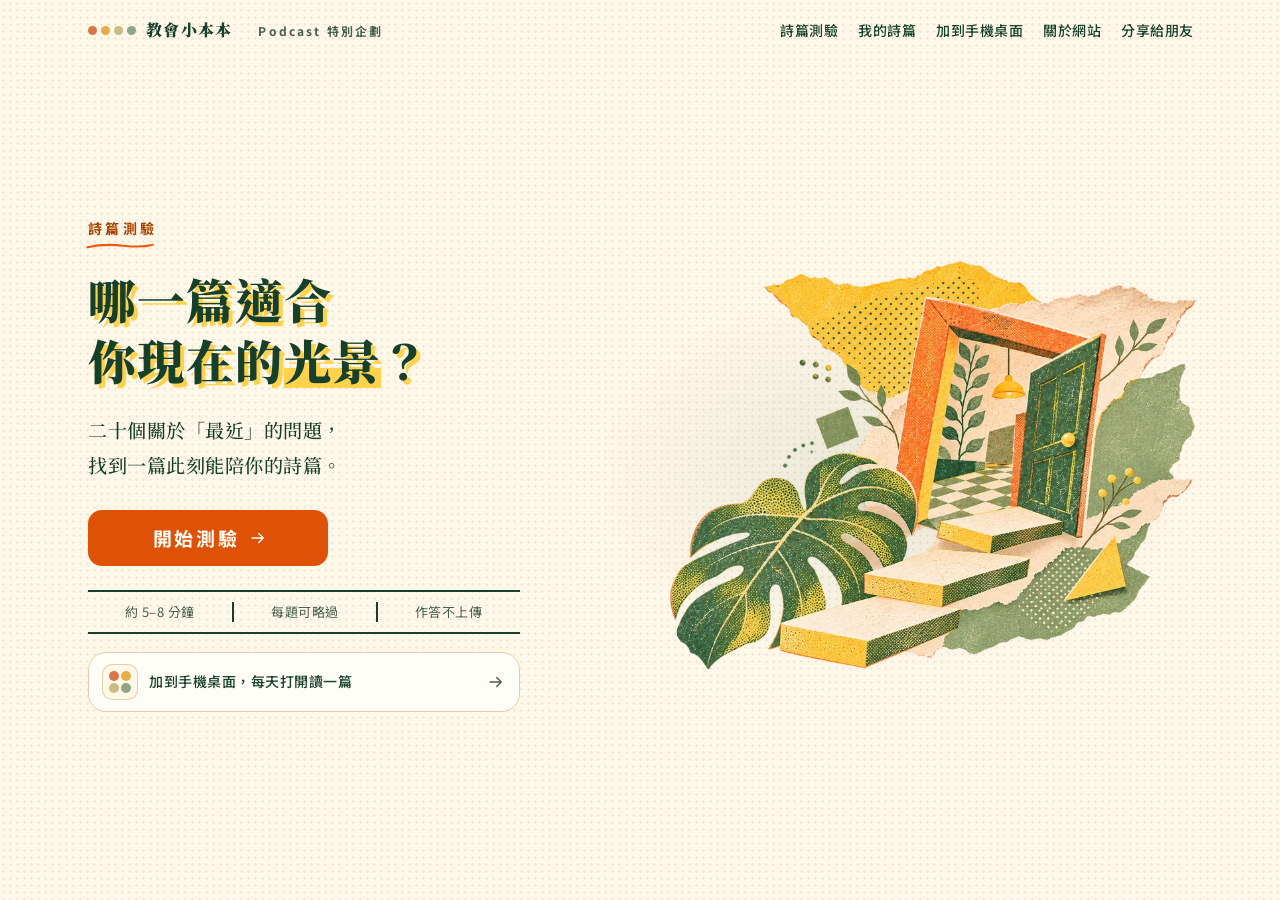
==== commit ad12f7d3: "Add files via upload" ====
--- a/index.html
+++ b/index.html
@@ -34,7 +34,7 @@
 <link rel="preconnect" href="https://fonts.gstatic.com" crossorigin>
 <link href="https://fonts.googleapis.com/css2?family=Noto+Sans+TC:wght@400;500;700&family=Noto+Serif+TC:wght@500;700;900&display=swap" rel="stylesheet">
 <!-- 每次更新網站時，把下面所有 ?v= 後面的版本號一起改掉（例如 0.18 改成 0.19），瀏覽器就會載入新版，不會用到快取的舊檔 -->
-<link rel="stylesheet" href="css/style.css?v=0.45">
+<link rel="stylesheet" href="css/style.css?v=0.47">
 </head>
 <body>
 <a class="skip-link" href="#main">跳到主要內容</a>
@@ -89,22 +89,23 @@
   <!-- 首頁 -->
   <section id="view-home" class="view view-home" data-view="home" hidden>
     <div class="wrap home">
-      <div class="home-hero">
-        <div class="home-arch" id="home-arch">
-          <img src="assets/home-risograph-clean.webp" alt="孔版印刷風景：橘色圓日、綠色山丘、蜿蜒的河流與葉片" width="600" height="1000" fetchpriority="high">
-        </div>
-        <div class="home-side">
-          <h1 class="home-title">哪一篇適合<br>你現在的<mark>光景</mark>？</h1>
-          <p class="eyebrow">詩篇測驗</p>
-        </div>
+      <p class="eyebrow home-eyebrow">詩篇測驗<svg class="home-scribble" viewBox="0 0 120 10" aria-hidden="true" preserveAspectRatio="none"><path d="M2 6.5C22 3.5 46 3 66 4.6s38 1.6 52-1.2" fill="none" stroke="currentColor" stroke-width="2.6" stroke-linecap="round"/></svg></p>
+      <h1 class="home-title">哪一篇適合<br>你現在的<mark>光景</mark>？</h1>
+      <div class="home-art">
+        <picture>
+          <source media="(max-width: 767px)" type="image/webp" srcset="assets/images/home/psalm-home-hero-mobile-720.webp 720w, assets/images/home/psalm-home-hero-mobile.webp 1122w" sizes="(max-width: 767px) 86vw">
+          <source media="(max-width: 767px)" srcset="assets/images/home/psalm-home-hero-mobile.png">
+          <source type="image/webp" srcset="assets/images/home/psalm-home-hero-desktop-960.webp 960w, assets/images/home/psalm-home-hero-desktop.webp 1536w" sizes="(min-width: 1200px) 640px, 54vw">
+          <img src="assets/images/home/psalm-home-hero-desktop.png" width="1536" height="1024" alt="" decoding="async" fetchpriority="high">
+        </picture>
       </div>
       <p class="home-lead">二十個關於「最近」的問題，<br>找到一篇此刻能陪你的詩篇。</p>
-      <ul class="home-meta" id="home-meta"></ul>
       <div class="home-cta">
         <button class="btn btn-primary btn-block" id="btn-start" type="button"><span id="start-label">開始測驗</span><svg class="ic" aria-hidden="true"><use href="#i-arrow-r"/></svg></button>
         <button class="btn-link" id="btn-resume" type="button" hidden></button>
         <a class="btn-link" id="home-mine" href="#/mine" hidden></a>
       </div>
+      <ul class="home-meta" id="home-meta"></ul>
       <a class="home-app" id="home-app" href="#/app"><span class="home-app-icon" aria-hidden="true"><i></i><i></i><i></i><i></i></span><span>加到手機桌面，每天打開讀一篇</span><svg class="ic" aria-hidden="true"><use href="#i-arrow-r"/></svg></a>
     </div>
   </section>
@@ -192,13 +193,13 @@
   <section id="view-about" class="view" data-view="about" hidden>
     <div class="wrap page about">
       <h1 class="page-title" tabindex="-1">關於這個網站</h1>
-      <p>這是《教會小本本》做的詩篇閱讀引導。你回答 20 道關於「最近」的問題，我們從八個面向整理你此刻的狀態，再從 150 篇詩篇裡，找出和你現在最接近的一篇。</p>
-      <h2>八個面向</h2>
+      <p>這是《教會小本本》Podcast 做的一個小測驗。二十題都在問你「最近」過得怎麼樣，答完之後，我們會從 150 篇詩篇裡挑一篇，給現在的你讀。</p>
+      <h2>結果怎麼算出來的</h2>
       <p id="about-dims"></p>
-      <h2>你的作答去了哪裡</h2>
-      <p>所有計算都在你的裝置上完成，作答不會傳到任何伺服器。分享圖也不會出現你的題目或選項。「我的詩篇」的紀錄也只存在你這台裝置的瀏覽器裡。</p>
-      <p id="about-ga" hidden>我們用 Google Analytics 匿名統計網站的使用情形，例如有多少人做完測驗、各種光景和推薦詩篇出現的次數、分享功能有沒有人用。不會記錄你每一題的作答，也不會記錄你在「我的詩篇」裡的內容。Google Analytics 會使用 Cookie，你可以在瀏覽器的設定裡封鎖。</p>
-      <h2>請記得</h2>
+      <h2>作答會不會被看到</h2>
+      <p>不會。計算全部在你的手機或電腦上完成，答案沒有傳到任何地方，分享圖上也不會出現你選了什麼。「我的詩篇」的紀錄只存在這台裝置的瀏覽器裡，清掉瀏覽資料就沒了。</p>
+      <p id="about-ga" hidden>我們有用 Google Analytics 看網站的使用狀況，像是多少人做完測驗、哪些詩篇最常被推薦、分享按鈕有沒有人按。不會記錄你每一題怎麼答，也看不到「我的詩篇」裡的內容。GA 會用到 Cookie，不想被記錄的話，可以在瀏覽器設定裡封鎖。</p>
+      <h2>先說清楚</h2>
       <p data-copy="disclaimer"></p>
       <p class="fine">經文：《和合本》1919 年版（神版），詩篇。已超過著作權保護期，屬公有領域。</p>
       <div class="btn-row"><a class="btn btn-primary" href="#/">回到首頁</a></div>
@@ -237,21 +238,21 @@
   </div>
 </div>
 
-<script src="data/config.js?v=0.45"></script>
-<script src="data/copy.js?v=0.45"></script>
-<script src="data/stage-content.js?v=0.45"></script>
-<script src="data/sky.js?v=0.45"></script>
-<script src="data/psalms.js?v=0.45"></script>
-<script src="data/questions.js?v=0.45"></script>
-<script src="data/images.js?v=0.45"></script>
-<script src="data/illustration-notes.js?v=0.45"></script>
-<script src="data/scripture.js?v=0.45" defer></script>
-<script src="js/scoring.js?v=0.45"></script>
-<script src="js/text.js?v=0.45"></script>
-<script src="js/art.js?v=0.45"></script>
-<script src="js/share.js?v=0.45"></script>
-<script src="js/analytics.js?v=0.45"></script>
-<script src="js/install.js?v=0.45"></script>
-<script src="js/app.js?v=0.45"></script>
+<script src="data/config.js?v=0.47"></script>
+<script src="data/copy.js?v=0.47"></script>
+<script src="data/stage-content.js?v=0.47"></script>
+<script src="data/sky.js?v=0.47"></script>
+<script src="data/psalms.js?v=0.47"></script>
+<script src="data/questions.js?v=0.47"></script>
+<script src="data/images.js?v=0.47"></script>
+<script src="data/illustration-notes.js?v=0.47"></script>
+<script src="data/scripture.js?v=0.47" defer></script>
+<script src="js/scoring.js?v=0.47"></script>
+<script src="js/text.js?v=0.47"></script>
+<script src="js/art.js?v=0.47"></script>
+<script src="js/share.js?v=0.47"></script>
+<script src="js/analytics.js?v=0.47"></script>
+<script src="js/install.js?v=0.47"></script>
+<script src="js/app.js?v=0.47"></script>
 </body>
 </html>
--- a/css/style.css
+++ b/css/style.css
@@ -98,18 +98,6 @@
 .toast{position:fixed;left:50%;bottom:28px;transform:translateX(-50%);z-index:60;margin:0;max-width:calc(100% - 40px);padding:12px 20px;border-radius:var(--r-sm);background:var(--ink);color:var(--paper);font-size:14px;text-align:center}
 
 /* ---------- 首頁 ---------- */
-.home{display:flex;flex-direction:column;min-height:calc(100vh - 60px);min-height:calc(100dvh - 60px);padding-top:12px;padding-bottom:calc(28px + env(safe-area-inset-bottom))}
-.home-hero{display:flex;align-items:flex-start;justify-content:space-between;gap:18px}
-.home-arch{flex:0 0 58.7%;aspect-ratio:196/400;max-height:max(260px,calc(100vh - 420px));max-height:max(260px,calc(100dvh - 420px));border-radius:999px 999px 0 0;overflow:hidden;background:var(--orange)}
-@media (min-width:560px){.home-arch{aspect-ratio:auto;height:min(400px,max(260px,calc(100vh - 420px)))}}
-.home-arch img{display:block;width:100%;height:100%;object-fit:cover;object-position:center 40%}
-.home-side{flex:1 1 0;min-width:0;display:flex;flex-direction:column;align-items:flex-end;gap:18px;padding-top:6px}
-.home-title{writing-mode:vertical-rl;font-size:clamp(30px,10.2vw,42px);line-height:1.5;letter-spacing:.08em;text-shadow:3px 3px 0 var(--yellow)}
-.home-title mark{color:inherit;background:linear-gradient(to left,transparent 12%,var(--yellow) 12%,var(--yellow) 46%,transparent 46%)}
-.home-lead{margin:28px 0 0;font-family:var(--serif);font-size:18px;font-weight:500;line-height:1.85}
-.home-meta{list-style:none;margin:22px 0 0;padding:12px 0;display:grid;grid-template-columns:repeat(3,minmax(0,1fr));border-top:2px solid var(--ink);border-bottom:2px solid var(--ink);font-size:13px;line-height:1.5;color:var(--soft);text-align:center}
-.home-meta li+li{border-left:2px solid var(--ink)}
-.home-cta{margin-top:auto;padding-top:28px;display:flex;flex-direction:column;align-items:center;gap:4px}
 
 /* ---------- 答題 ---------- */
 .view-quiz{position:relative;overflow:hidden;min-height:100vh;min-height:100dvh}
@@ -370,12 +358,7 @@
 }
 
 /* 螢幕比較矮的手機：首頁收緊一點，讓「開始測驗」留在第一屏 */
-@media (max-height:700px){
-  .home-title{font-size:clamp(28px,9vw,36px)}
-  .home-lead{margin-top:20px;font-size:17px}
-  .home-meta{margin-top:16px}
-  .home-cta{padding-top:20px}
-}
+
 
 /* ── web-0.19 結果頁分區 ─────────────────────────────── */
 .r-cta{margin-top:30px}
@@ -599,3 +582,32 @@
 .app-done p{margin:0 0 6px}
 .center{text-align:center}
 .seg button[aria-selected="true"]{background:var(--paper-hi);color:var(--ink);font-weight:700;box-shadow:0 1px 4px rgba(23,64,42,.12)}
+
+/* ── web-0.47 首頁：Risograph 主插畫（手機直向、桌機橫向）─────── */
+.home{position:relative;display:grid;grid-template-columns:minmax(0,1fr);grid-template-areas:"eyebrow" "title" "art" "lead" "cta" "meta" "app";align-content:start;padding-top:10px;padding-bottom:calc(28px + env(safe-area-inset-bottom))}
+.home-eyebrow{grid-area:eyebrow;position:relative;justify-self:start;padding-bottom:9px;font-size:14px;letter-spacing:.24em}
+.home-scribble{position:absolute;left:-2px;right:.1em;bottom:0;width:calc(100% - .1em);height:8px;color:var(--orange)}
+.home-title{grid-area:title;margin:10px 0 0;font-size:clamp(30px,8.6vw,40px);line-height:1.32;letter-spacing:.04em;text-shadow:3px 3px 0 var(--yellow)}
+.home-title mark{color:inherit;background:linear-gradient(transparent 62%,var(--yellow) 62%,var(--yellow) 92%,transparent 92%)}
+.home-art{grid-area:art;position:relative;margin:14px calc(var(--pad) * -1 + 8px) 0;display:flex;justify-content:center}
+.home-art::before{content:"";position:absolute;inset:8% 4% 2%;border-radius:50%;background:radial-gradient(closest-side,rgba(145,164,138,.20),rgba(145,164,138,0));pointer-events:none}
+.home-art picture{position:relative;display:block;max-width:100%}
+.home-art img{display:block;width:auto;max-width:100%;height:auto;max-height:max(200px,calc(100svh - 418px));object-fit:contain}
+.home-lead{grid-area:lead;margin:12px 0 0;font-family:var(--serif);font-size:17px;font-weight:500;line-height:1.8}
+.home-cta{grid-area:cta;padding-top:16px;display:flex;flex-direction:column;align-items:center;gap:4px}
+.home-meta{grid-area:meta;list-style:none;margin:14px 0 0;padding:10px 0;display:grid;grid-template-columns:repeat(3,minmax(0,1fr));border-top:2px solid var(--ink);border-bottom:2px solid var(--ink);font-size:13px;line-height:1.5;color:var(--soft);text-align:center}
+.home-meta li+li{border-left:2px solid var(--ink)}
+.home-app{grid-area:app}
+@media (min-width:768px){
+  body[data-view="home"] .topbar-inner{max-width:1200px;padding-left:48px;padding-right:36px}
+  .wrap.home{max-width:1200px;padding-left:48px;padding-right:48px;min-height:calc(100vh - 60px);min-height:calc(100dvh - 60px);grid-template-columns:minmax(0,.82fr) minmax(0,1.18fr);grid-template-rows:1fr auto auto auto auto auto auto 1fr;grid-template-areas:". art" "eyebrow art" "title art" "lead art" "cta art" "meta art" "app art" ". art";column-gap:clamp(24px,4vw,64px);align-items:start;padding-top:8px;padding-bottom:40px}
+  .home-title{margin-top:18px;font-size:clamp(36px,3.7vw,54px);line-height:1.3;white-space:nowrap;text-shadow:4px 4px 0 var(--yellow)}
+  .home-art{align-self:center;margin:0 -16px 0 0}
+  .home-art picture{width:100%}
+  .home-art img{width:100%;max-height:min(680px,calc(100dvh - 110px))}
+  .home-lead{margin-top:22px;font-size:clamp(18px,1.5vw,20px)}
+  .home-cta{padding-top:28px;align-items:flex-start}
+  .home-cta .btn-block{width:auto;min-width:240px;padding-left:36px;padding-right:32px}
+  .home-meta{margin-top:24px;max-width:440px}
+  .home-app{max-width:440px}
+}
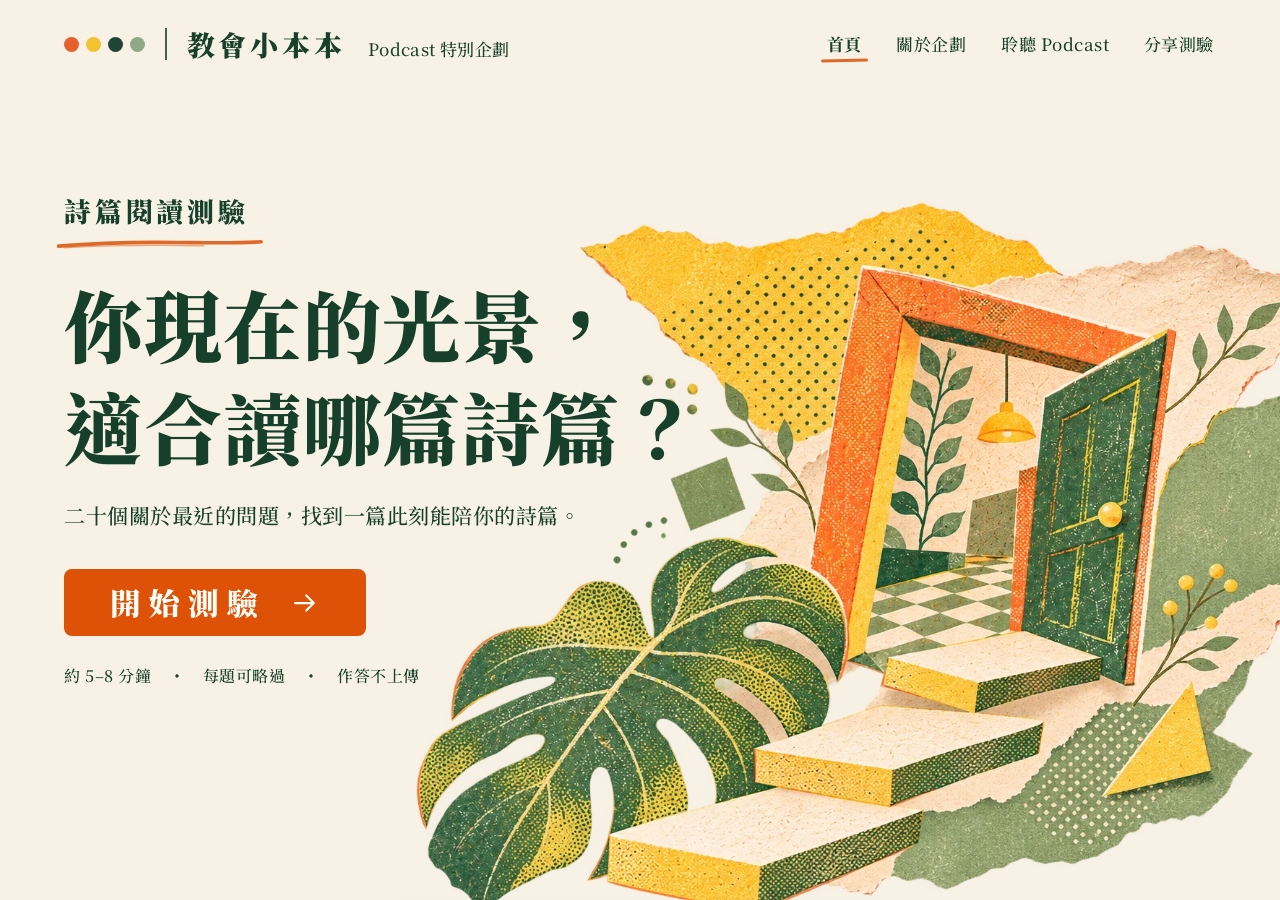
==== commit cf6def35: "Add files via upload" ====
--- a/index.html
+++ b/index.html
@@ -34,7 +34,7 @@
 <link rel="preconnect" href="https://fonts.gstatic.com" crossorigin>
 <link href="https://fonts.googleapis.com/css2?family=Noto+Sans+TC:wght@400;500;700&family=Noto+Serif+TC:wght@500;700;900&display=swap" rel="stylesheet">
 <!-- 每次更新網站時，把下面所有 ?v= 後面的版本號一起改掉（例如 0.18 改成 0.19），瀏覽器就會載入新版，不會用到快取的舊檔 -->
-<link rel="stylesheet" href="css/style.css?v=0.47">
+<link rel="stylesheet" href="css/style.css?v=0.48">
 </head>
 <body>
 <a class="skip-link" href="#main">跳到主要內容</a>
@@ -59,14 +59,14 @@
 
 <header class="topbar" id="topbar">
   <div class="topbar-inner">
-    <a class="brand" href="#/" aria-label="教會小本本，回首頁"><span class="brand-dots" aria-hidden="true"><i></i><i></i><i></i><i></i></span><span class="brand-name">教會小本本</span></a>
-    <span class="brand-tag">Podcast 特別企劃</span>
+    <a class="brand" href="#/" aria-label="教會小本本 Podcast 特別企劃，回首頁"><span class="brand-dots" aria-hidden="true"><i></i><i></i><i></i><i></i></span><span class="brand-sep" aria-hidden="true"></span><span class="brand-text"><span class="brand-name">教會小本本</span><span class="brand-tag">Podcast 特別企劃</span></span></a>
     <nav class="nav" id="nav" aria-label="主選單">
-      <a href="#/">詩篇測驗</a>
-      <a href="#/mine">我的詩篇</a>
-      <a href="#/app" class="nav-app">加到手機桌面</a>
-      <a href="#/about">關於網站</a>
-      <button type="button" class="nav-share" id="nav-share">分享給朋友</button>
+      <a href="#/" data-nav="home">首頁</a>
+      <a href="#/about" data-nav="about">關於企劃</a>
+      <a href="https://portaly.cc/gbookchurch" target="_blank" rel="noopener" id="nav-podcast">聆聽 Podcast</a>
+      <button type="button" class="nav-share" id="nav-share">分享測驗</button>
+      <a href="#/mine" data-nav="mine" class="nav-sub">我的詩篇</a>
+      <a href="#/app" data-nav="app" class="nav-app nav-sub">加到手機桌面</a>
     </nav>
     <button class="icon-btn menu-btn" id="menu-btn" type="button" aria-expanded="false" aria-controls="nav" aria-label="開啟選單"><svg aria-hidden="true"><use href="#i-menu"/></svg></button>
   </div>
@@ -89,24 +89,24 @@
   <!-- 首頁 -->
   <section id="view-home" class="view view-home" data-view="home" hidden>
     <div class="wrap home">
-      <p class="eyebrow home-eyebrow">詩篇測驗<svg class="home-scribble" viewBox="0 0 120 10" aria-hidden="true" preserveAspectRatio="none"><path d="M2 6.5C22 3.5 46 3 66 4.6s38 1.6 52-1.2" fill="none" stroke="currentColor" stroke-width="2.6" stroke-linecap="round"/></svg></p>
-      <h1 class="home-title">哪一篇適合<br>你現在的<mark>光景</mark>？</h1>
-      <div class="home-art">
+      <div class="home-text">
+        <p class="home-eyebrow">詩篇閱讀測驗<svg class="home-scribble" viewBox="0 0 240 14" aria-hidden="true" preserveAspectRatio="none"><path d="M3 9.5C40 6.2 92 4.6 140 5.2c38 .4 68 1.2 96-.8" fill="none" stroke="currentColor" stroke-width="4.2" stroke-linecap="round"/><path d="M10 11.5c46-2.6 102-3.4 160-2.4" fill="none" stroke="currentColor" stroke-width="1.6" stroke-linecap="round" opacity=".55"/></svg></p>
+        <h1 class="home-title"><span>你現在的光景，</span><span class="t2">適合讀</span><span class="t3">哪篇詩篇？</span></h1>
+        <p class="home-lead">二十個關於最近的問題，找到一篇此刻能陪你的詩篇。</p>
+        <div class="home-cta">
+          <button class="btn btn-primary home-start" id="btn-start" type="button"><span id="start-label">開始測驗</span><svg class="ic" aria-hidden="true"><use href="#i-arrow-r"/></svg></button>
+          <button class="btn-link" id="btn-resume" type="button" hidden></button>
+          <a class="btn-link" id="home-mine" href="#/mine" hidden></a>
+        </div>
+        <ul class="home-meta" id="home-meta"></ul>
+        <a class="home-app" id="home-app" href="#/app"><span class="home-app-icon" aria-hidden="true"><i></i><i></i><i></i><i></i></span><span>加到手機桌面，每天打開讀一篇</span><svg class="ic" aria-hidden="true"><use href="#i-arrow-r"/></svg></a>
+      </div>
+      <div class="home-art" aria-hidden="true">
         <picture>
-          <source media="(max-width: 767px)" type="image/webp" srcset="assets/images/home/psalm-home-hero-mobile-720.webp 720w, assets/images/home/psalm-home-hero-mobile.webp 1122w" sizes="(max-width: 767px) 86vw">
-          <source media="(max-width: 767px)" srcset="assets/images/home/psalm-home-hero-mobile.png">
-          <source type="image/webp" srcset="assets/images/home/psalm-home-hero-desktop-960.webp 960w, assets/images/home/psalm-home-hero-desktop.webp 1536w" sizes="(min-width: 1200px) 640px, 54vw">
+          <source type="image/webp" srcset="assets/images/home/psalm-home-hero-desktop-960.webp 960w, assets/images/home/psalm-home-hero-desktop.webp 1536w" sizes="(min-width: 768px) 88vw, 130vw">
           <img src="assets/images/home/psalm-home-hero-desktop.png" width="1536" height="1024" alt="" decoding="async" fetchpriority="high">
         </picture>
       </div>
-      <p class="home-lead">二十個關於「最近」的問題，<br>找到一篇此刻能陪你的詩篇。</p>
-      <div class="home-cta">
-        <button class="btn btn-primary btn-block" id="btn-start" type="button"><span id="start-label">開始測驗</span><svg class="ic" aria-hidden="true"><use href="#i-arrow-r"/></svg></button>
-        <button class="btn-link" id="btn-resume" type="button" hidden></button>
-        <a class="btn-link" id="home-mine" href="#/mine" hidden></a>
-      </div>
-      <ul class="home-meta" id="home-meta"></ul>
-      <a class="home-app" id="home-app" href="#/app"><span class="home-app-icon" aria-hidden="true"><i></i><i></i><i></i><i></i></span><span>加到手機桌面，每天打開讀一篇</span><svg class="ic" aria-hidden="true"><use href="#i-arrow-r"/></svg></a>
     </div>
   </section>
 
@@ -238,21 +238,21 @@
   </div>
 </div>
 
-<script src="data/config.js?v=0.47"></script>
-<script src="data/copy.js?v=0.47"></script>
-<script src="data/stage-content.js?v=0.47"></script>
-<script src="data/sky.js?v=0.47"></script>
-<script src="data/psalms.js?v=0.47"></script>
-<script src="data/questions.js?v=0.47"></script>
-<script src="data/images.js?v=0.47"></script>
-<script src="data/illustration-notes.js?v=0.47"></script>
-<script src="data/scripture.js?v=0.47" defer></script>
-<script src="js/scoring.js?v=0.47"></script>
-<script src="js/text.js?v=0.47"></script>
-<script src="js/art.js?v=0.47"></script>
-<script src="js/share.js?v=0.47"></script>
-<script src="js/analytics.js?v=0.47"></script>
-<script src="js/install.js?v=0.47"></script>
-<script src="js/app.js?v=0.47"></script>
+<script src="data/config.js?v=0.48"></script>
+<script src="data/copy.js?v=0.48"></script>
+<script src="data/stage-content.js?v=0.48"></script>
+<script src="data/sky.js?v=0.48"></script>
+<script src="data/psalms.js?v=0.48"></script>
+<script src="data/questions.js?v=0.48"></script>
+<script src="data/images.js?v=0.48"></script>
+<script src="data/illustration-notes.js?v=0.48"></script>
+<script src="data/scripture.js?v=0.48" defer></script>
+<script src="js/scoring.js?v=0.48"></script>
+<script src="js/text.js?v=0.48"></script>
+<script src="js/art.js?v=0.48"></script>
+<script src="js/share.js?v=0.48"></script>
+<script src="js/analytics.js?v=0.48"></script>
+<script src="js/install.js?v=0.48"></script>
+<script src="js/app.js?v=0.48"></script>
 </body>
 </html>
--- a/css/style.css
+++ b/css/style.css
@@ -583,31 +583,75 @@
 .center{text-align:center}
 .seg button[aria-selected="true"]{background:var(--paper-hi);color:var(--ink);font-weight:700;box-shadow:0 1px 4px rgba(23,64,42,.12)}
 
-/* ── web-0.47 首頁：Risograph 主插畫（手機直向、桌機橫向）─────── */
-.home{position:relative;display:grid;grid-template-columns:minmax(0,1fr);grid-template-areas:"eyebrow" "title" "art" "lead" "cta" "meta" "app";align-content:start;padding-top:10px;padding-bottom:calc(28px + env(safe-area-inset-bottom))}
-.home-eyebrow{grid-area:eyebrow;position:relative;justify-self:start;padding-bottom:9px;font-size:14px;letter-spacing:.24em}
-.home-scribble{position:absolute;left:-2px;right:.1em;bottom:0;width:calc(100% - .1em);height:8px;color:var(--orange)}
-.home-title{grid-area:title;margin:10px 0 0;font-size:clamp(30px,8.6vw,40px);line-height:1.32;letter-spacing:.04em;text-shadow:3px 3px 0 var(--yellow)}
-.home-title mark{color:inherit;background:linear-gradient(transparent 62%,var(--yellow) 62%,var(--yellow) 92%,transparent 92%)}
-.home-art{grid-area:art;position:relative;margin:14px calc(var(--pad) * -1 + 8px) 0;display:flex;justify-content:center}
-.home-art::before{content:"";position:absolute;inset:8% 4% 2%;border-radius:50%;background:radial-gradient(closest-side,rgba(145,164,138,.20),rgba(145,164,138,0));pointer-events:none}
-.home-art picture{position:relative;display:block;max-width:100%}
-.home-art img{display:block;width:auto;max-width:100%;height:auto;max-height:max(200px,calc(100svh - 418px));object-fit:contain}
-.home-lead{grid-area:lead;margin:12px 0 0;font-family:var(--serif);font-size:17px;font-weight:500;line-height:1.8}
-.home-cta{grid-area:cta;padding-top:16px;display:flex;flex-direction:column;align-items:center;gap:4px}
-.home-meta{grid-area:meta;list-style:none;margin:14px 0 0;padding:10px 0;display:grid;grid-template-columns:repeat(3,minmax(0,1fr));border-top:2px solid var(--ink);border-bottom:2px solid var(--ink);font-size:13px;line-height:1.5;color:var(--soft);text-align:center}
-.home-meta li+li{border-left:2px solid var(--ink)}
-.home-app{grid-area:app}
+/* ── web-0.48 首頁與頁首：照 v3 視覺稿（拼貼構圖、柔和色彩）─────── */
+/* 頁首：四色點｜教會小本本 Podcast 特別企劃（所有頁面共用） */
+.brand-dots i{background:#E5602A}
+.brand-dots i:nth-child(2){background:#F2C230}
+.brand-dots i:nth-child(3){background:#1E4632}
+.brand-dots i:nth-child(4){background:#8FA987}
+.brand-sep{width:1.5px;height:22px;background:var(--ink);opacity:.8;margin:0 2px}
+.brand-text{display:flex;flex-direction:column;line-height:1.15}
+.brand-name{font-size:17px}
+.topbar-inner>.brand{flex:0 1 auto}
+.brand .brand-tag{margin:2px 0 0;font-family:var(--serif);font-size:10.5px;font-weight:700;letter-spacing:.06em;color:var(--ink)}
+.menu-btn{margin-left:auto}
+@media (max-width:379px){.brand .brand-tag{display:block}}
+.nav a[aria-current="page"]{color:var(--ink);font-weight:700}
+
+/* 首頁背景：暖白，不用點點 */
+body[data-view="home"]{background-color:#F8F2E6;background-image:none}
+#view-home{position:relative;overflow:hidden}
+.home{position:relative;display:flex;flex-direction:column;padding-top:12px;padding-bottom:calc(24px + env(safe-area-inset-bottom))}
+.home-text{display:contents}
+.home-eyebrow{order:1;position:relative;align-self:flex-start;margin:0;padding-bottom:8px;font-family:var(--serif);font-size:17px;font-weight:900;letter-spacing:.12em;color:var(--ink)}
+.home-scribble{position:absolute;left:-3px;bottom:-2px;width:calc(100% + 8px);height:9px;color:#DD6A2A}
+.home-dots{display:none}
+.home-title{order:2;margin:14px 0 0;font-size:clamp(32px,10.6vw,44px);line-height:1.2;letter-spacing:.02em}
+.home-title span{display:block}
+.home-art{order:3;position:relative;height:clamp(150px,calc(100svh - 452px),330px);margin:10px calc(var(--pad) * -1) 0}
+.home-art picture{position:absolute;top:0;bottom:0;right:-7%;display:block}
+.home-art img{display:block;height:100%;width:auto;max-width:none}
+.home-lead{order:4;margin:12px 0 0;font-family:var(--serif);font-size:15px;font-weight:500;line-height:1.75}
+.home-cta{order:5;padding-top:14px;display:flex;flex-direction:column;align-items:center;gap:2px}
+.home-start{min-width:200px;min-height:50px;padding:0 28px;border-radius:8px;font-family:var(--serif);font-size:20px;font-weight:900;letter-spacing:.24em}
+.home-start .ic{width:22px;height:22px;margin-left:6px}
+.home-meta{order:6;list-style:none;margin:10px 0 0;padding:0;display:flex;justify-content:center;flex-wrap:wrap;font-family:var(--serif);font-size:13px;font-weight:700;line-height:1.6;color:var(--ink)}
+.home-meta li+li::before{content:"•";margin:0 .9em;font-family:var(--sans);font-weight:400}
+.home-app{order:7;margin-top:22px}
+
 @media (min-width:768px){
-  body[data-view="home"] .topbar-inner{max-width:1200px;padding-left:48px;padding-right:36px}
-  .wrap.home{max-width:1200px;padding-left:48px;padding-right:48px;min-height:calc(100vh - 60px);min-height:calc(100dvh - 60px);grid-template-columns:minmax(0,.82fr) minmax(0,1.18fr);grid-template-rows:1fr auto auto auto auto auto auto 1fr;grid-template-areas:". art" "eyebrow art" "title art" "lead art" "cta art" "meta art" "app art" ". art";column-gap:clamp(24px,4vw,64px);align-items:start;padding-top:8px;padding-bottom:40px}
-  .home-title{margin-top:18px;font-size:clamp(36px,3.7vw,54px);line-height:1.3;white-space:nowrap;text-shadow:4px 4px 0 var(--yellow)}
-  .home-art{align-self:center;margin:0 -16px 0 0}
-  .home-art picture{width:100%}
-  .home-art img{width:100%;max-height:min(680px,calc(100dvh - 110px))}
-  .home-lead{margin-top:22px;font-size:clamp(18px,1.5vw,20px)}
-  .home-cta{padding-top:28px;align-items:flex-start}
-  .home-cta .btn-block{width:auto;min-width:240px;padding-left:36px;padding-right:32px}
-  .home-meta{margin-top:24px;max-width:440px}
-  .home-app{max-width:440px}
+  .topbar-inner{max-width:none;height:88px;padding:0 5vw}
+  body[data-view="home"] .topbar-inner{max-width:none;padding:0 5vw}
+  .brand{gap:14px}
+  .brand-dots{gap:7px}
+  .brand-dots i{width:15px;height:15px}
+  .brand-sep{height:32px;margin:0 6px}
+  .brand-text{flex-direction:row;align-items:baseline;gap:22px}
+  .brand-name{font-size:28px;letter-spacing:.14em}
+  .brand .brand-tag{margin:0;font-size:17px;letter-spacing:.02em;font-weight:500}
+  .nav{gap:clamp(12px,2.4vw,40px)}
+  .nav a,.nav button{position:relative;min-height:44px;padding:0 2px;font-family:var(--serif);font-size:17px;font-weight:500}
+  .nav a:hover,.nav button:hover{background:none;color:var(--orange-text)}
+  .nav a[aria-current="page"]::after{content:"";position:absolute;left:-4px;right:-4px;bottom:4px;height:3px;border-radius:3px;background:#DD6A2A;transform:rotate(-1deg)}
+  .nav .nav-sub{display:none}
+
+  #view-home{min-height:calc(100vh - 88px);min-height:calc(100dvh - 88px)}
+  .wrap.home{max-width:none;min-height:calc(100vh - 88px);min-height:calc(100dvh - 88px);padding:clamp(48px,11vh,150px) 5vw 48px;display:block}
+  .home-text{display:block;position:relative;z-index:2;max-width:min(58vw,820px)}
+  .home-eyebrow{font-size:clamp(20px,2.1vw,30px);letter-spacing:.14em;padding-bottom:12px;display:inline-block}
+  .home-scribble{height:12px;bottom:-4px;left:-8px;width:calc(100% + 24px)}
+  .home-dots{display:block;position:absolute;left:calc(100% - min(58vw,820px) + 38vw);top:6px;width:clamp(48px,4.8vw,72px);left:38vw}
+  .home-title{margin-top:clamp(18px,3vh,36px);font-size:min(6.1vw,10.4vh);line-height:1.3;white-space:nowrap}
+  .home-title span{display:inline}
+  .home-title span:first-child{display:block}
+  .home-lead{margin-top:clamp(14px,2.6vh,30px);font-size:clamp(17px,1.65vw,24px);line-height:1.6;white-space:nowrap}
+  .home-cta{align-items:flex-start;padding-top:clamp(22px,4vh,46px)}
+  .home-start{min-width:0;min-height:clamp(58px,7.4vh,76px);padding:0 clamp(32px,3.6vw,56px);font-size:clamp(24px,2.4vw,34px);letter-spacing:.26em;border-radius:8px}
+  .home-start .ic{width:30px;height:30px;margin-left:14px}
+  .home-meta{justify-content:flex-start;margin-top:clamp(16px,3vh,34px);font-size:clamp(14px,1.25vw,18px);font-weight:500}
+  .home-meta li+li::before{margin:0 1.1em}
+  .home-app{display:none}
+  .home-art{position:absolute;z-index:1;margin:0;height:auto;width:min(86.7vw,142vh);right:-5.8vw;bottom:-3vh;pointer-events:none}
+  .home-art picture{position:static}
+  .home-art img{width:100%;height:auto;max-width:none}
 }
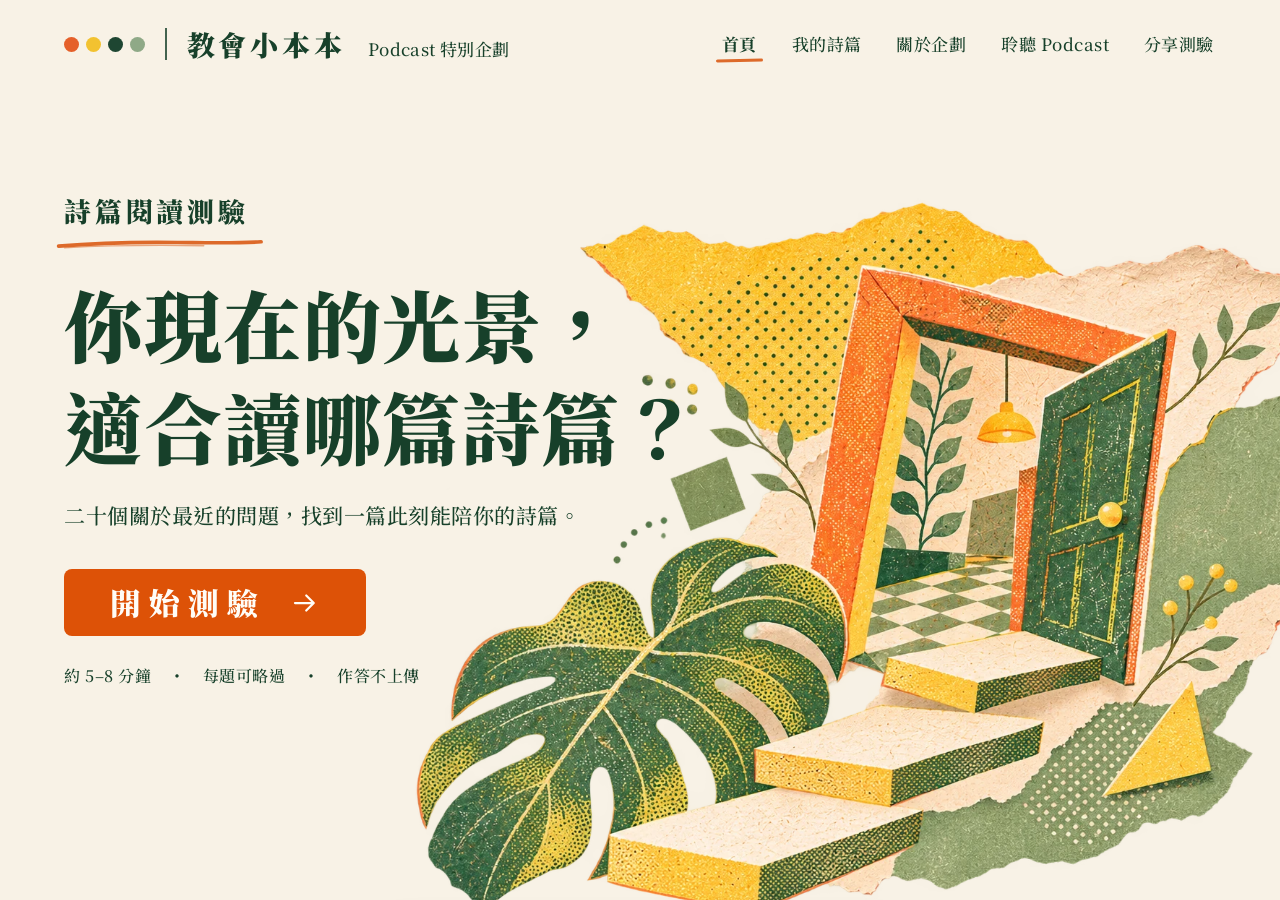
==== commit b2989927: "Add files via upload" ====
--- a/index.html
+++ b/index.html
@@ -34,7 +34,7 @@
 <link rel="preconnect" href="https://fonts.gstatic.com" crossorigin>
 <link href="https://fonts.googleapis.com/css2?family=Noto+Sans+TC:wght@400;500;700&family=Noto+Serif+TC:wght@500;700;900&display=swap" rel="stylesheet">
 <!-- 每次更新網站時，把下面所有 ?v= 後面的版本號一起改掉（例如 0.18 改成 0.19），瀏覽器就會載入新版，不會用到快取的舊檔 -->
-<link rel="stylesheet" href="css/style.css?v=0.48">
+<link rel="stylesheet" href="css/style.css?v=0.49">
 </head>
 <body>
 <a class="skip-link" href="#main">跳到主要內容</a>
@@ -62,10 +62,10 @@
     <a class="brand" href="#/" aria-label="教會小本本 Podcast 特別企劃，回首頁"><span class="brand-dots" aria-hidden="true"><i></i><i></i><i></i><i></i></span><span class="brand-sep" aria-hidden="true"></span><span class="brand-text"><span class="brand-name">教會小本本</span><span class="brand-tag">Podcast 特別企劃</span></span></a>
     <nav class="nav" id="nav" aria-label="主選單">
       <a href="#/" data-nav="home">首頁</a>
+      <a href="#/mine" data-nav="mine">我的詩篇</a>
       <a href="#/about" data-nav="about">關於企劃</a>
       <a href="https://portaly.cc/gbookchurch" target="_blank" rel="noopener" id="nav-podcast">聆聽 Podcast</a>
       <button type="button" class="nav-share" id="nav-share">分享測驗</button>
-      <a href="#/mine" data-nav="mine" class="nav-sub">我的詩篇</a>
       <a href="#/app" data-nav="app" class="nav-app nav-sub">加到手機桌面</a>
     </nav>
     <button class="icon-btn menu-btn" id="menu-btn" type="button" aria-expanded="false" aria-controls="nav" aria-label="開啟選單"><svg aria-hidden="true"><use href="#i-menu"/></svg></button>
@@ -90,8 +90,8 @@
   <section id="view-home" class="view view-home" data-view="home" hidden>
     <div class="wrap home">
       <div class="home-text">
-        <p class="home-eyebrow">詩篇閱讀測驗<svg class="home-scribble" viewBox="0 0 240 14" aria-hidden="true" preserveAspectRatio="none"><path d="M3 9.5C40 6.2 92 4.6 140 5.2c38 .4 68 1.2 96-.8" fill="none" stroke="currentColor" stroke-width="4.2" stroke-linecap="round"/><path d="M10 11.5c46-2.6 102-3.4 160-2.4" fill="none" stroke="currentColor" stroke-width="1.6" stroke-linecap="round" opacity=".55"/></svg></p>
-        <h1 class="home-title"><span>你現在的光景，</span><span class="t2">適合讀</span><span class="t3">哪篇詩篇？</span></h1>
+        <p class="home-eyebrow"><span class="only-d">詩篇閱讀測驗</span><span class="only-m">閱讀詩篇</span><svg class="home-scribble" viewBox="0 0 240 14" aria-hidden="true" preserveAspectRatio="none"><path d="M3 9.5C40 6.2 92 4.6 140 5.2c38 .4 68 1.2 96-.8" fill="none" stroke="currentColor" stroke-width="4.2" stroke-linecap="round"/><path d="M10 11.5c46-2.6 102-3.4 160-2.4" fill="none" stroke="currentColor" stroke-width="1.6" stroke-linecap="round" opacity=".55"/></svg></p>
+        <h1 class="home-title"><span class="only-d"><span>你現在的光景，</span><span>適合讀哪篇詩篇？</span></span><span class="only-m"><span>我現在的光景，</span><span>適合讀哪一篇？</span></span></h1>
         <p class="home-lead">二十個關於最近的問題，找到一篇此刻能陪你的詩篇。</p>
         <div class="home-cta">
           <button class="btn btn-primary home-start" id="btn-start" type="button"><span id="start-label">開始測驗</span><svg class="ic" aria-hidden="true"><use href="#i-arrow-r"/></svg></button>
@@ -192,14 +192,14 @@
 
   <section id="view-about" class="view" data-view="about" hidden>
     <div class="wrap page about">
-      <h1 class="page-title" tabindex="-1">關於這個網站</h1>
-      <p>這是《教會小本本》Podcast 做的一個小測驗。二十題都在問你「最近」過得怎麼樣，答完之後，我們會從 150 篇詩篇裡挑一篇，給現在的你讀。</p>
+      <h1 class="page-title" tabindex="-1">關於企劃</h1>
+      <p>這是《教會小本本》Podcast 做的一個小測驗。二十題都在問你「現在」過得怎麼樣，答完之後，我們會從 150 篇詩篇裡，推薦一篇給現在的你。</p>
       <h2>結果怎麼算出來的</h2>
       <p id="about-dims"></p>
       <h2>作答會不會被看到</h2>
       <p>不會。計算全部在你的手機或電腦上完成，答案沒有傳到任何地方，分享圖上也不會出現你選了什麼。「我的詩篇」的紀錄只存在這台裝置的瀏覽器裡，清掉瀏覽資料就沒了。</p>
       <p id="about-ga" hidden>我們有用 Google Analytics 看網站的使用狀況，像是多少人做完測驗、哪些詩篇最常被推薦、分享按鈕有沒有人按。不會記錄你每一題怎麼答，也看不到「我的詩篇」裡的內容。GA 會用到 Cookie，不想被記錄的話，可以在瀏覽器設定裡封鎖。</p>
-      <h2>先說清楚</h2>
+      <h2>溫馨提醒</h2>
       <p data-copy="disclaimer"></p>
       <p class="fine">經文：《和合本》1919 年版（神版），詩篇。已超過著作權保護期，屬公有領域。</p>
       <div class="btn-row"><a class="btn btn-primary" href="#/">回到首頁</a></div>
@@ -238,21 +238,21 @@
   </div>
 </div>
 
-<script src="data/config.js?v=0.48"></script>
-<script src="data/copy.js?v=0.48"></script>
-<script src="data/stage-content.js?v=0.48"></script>
-<script src="data/sky.js?v=0.48"></script>
-<script src="data/psalms.js?v=0.48"></script>
-<script src="data/questions.js?v=0.48"></script>
-<script src="data/images.js?v=0.48"></script>
-<script src="data/illustration-notes.js?v=0.48"></script>
-<script src="data/scripture.js?v=0.48" defer></script>
-<script src="js/scoring.js?v=0.48"></script>
-<script src="js/text.js?v=0.48"></script>
-<script src="js/art.js?v=0.48"></script>
-<script src="js/share.js?v=0.48"></script>
-<script src="js/analytics.js?v=0.48"></script>
-<script src="js/install.js?v=0.48"></script>
-<script src="js/app.js?v=0.48"></script>
+<script src="data/config.js?v=0.49"></script>
+<script src="data/copy.js?v=0.49"></script>
+<script src="data/stage-content.js?v=0.49"></script>
+<script src="data/sky.js?v=0.49"></script>
+<script src="data/psalms.js?v=0.49"></script>
+<script src="data/questions.js?v=0.49"></script>
+<script src="data/images.js?v=0.49"></script>
+<script src="data/illustration-notes.js?v=0.49"></script>
+<script src="data/scripture.js?v=0.49" defer></script>
+<script src="js/scoring.js?v=0.49"></script>
+<script src="js/text.js?v=0.49"></script>
+<script src="js/art.js?v=0.49"></script>
+<script src="js/share.js?v=0.49"></script>
+<script src="js/analytics.js?v=0.49"></script>
+<script src="js/install.js?v=0.49"></script>
+<script src="js/app.js?v=0.49"></script>
 </body>
 </html>
--- a/css/style.css
+++ b/css/style.css
@@ -655,3 +655,24 @@
   .home-art picture{position:static}
   .home-art img{width:100%;height:auto;max-width:none}
 }
+
+/* ── web-0.49 手機首頁：一屏放下全部內容 ─────── */
+@media (max-width:767px){
+  .home .only-d{display:none!important}
+  .home .home-lead,.home .home-meta{display:none}
+  .wrap.home{height:calc(100vh - 60px);height:calc(100svh - 60px);min-height:420px;padding-top:10px;padding-bottom:calc(16px + env(safe-area-inset-bottom))}
+  .home-title{font-size:clamp(30px,9.4vw,40px);line-height:1.25}
+  .home-title .only-m>span{display:block}
+  .home-art{flex:1 1 auto;height:auto;min-height:120px;margin-top:12px}
+  .home-art picture{position:absolute;top:0;bottom:0;left:-18%;right:-18%}
+  .home-art img{width:100%;height:100%;object-fit:contain;object-position:62% 50%}
+  .home-cta{padding-top:14px}
+  .home-start{width:100%;max-width:340px}
+  .home-app{margin-top:14px}
+}
+@media (min-width:768px){
+  .home .only-m{display:none!important}
+  .home-title .only-d{display:block}
+  .home-title .only-d>span:first-child{display:block}
+  .home-title .only-d>span+span{display:inline}
+}
